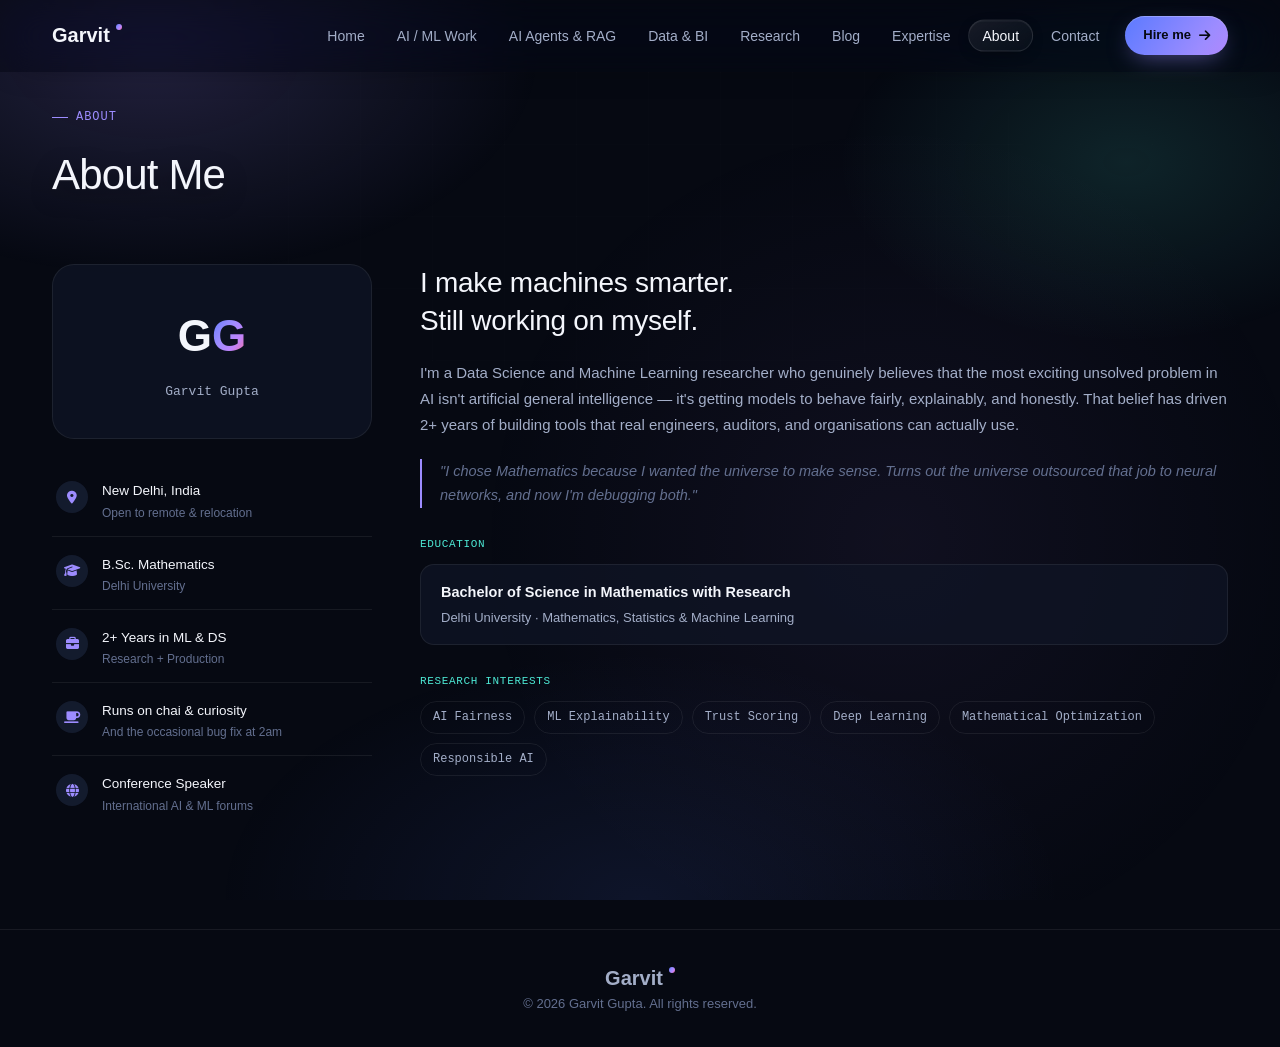
==== about.html @ 710acac7 "enhanced" ====
<!DOCTYPE html>
<html lang="en">

<head>
  <meta charset="UTF-8">
  <meta name="viewport" content="width=device-width, initial-scale=1.0, viewport-fit=cover">
  <meta name="theme-color" content="#060912">
  <title>About — Garvit Gupta</title>
  <meta name="description" content="About Garvit Gupta, a Data Science and Machine Learning researcher.">
  <meta name="author" content="Garvit Gupta">
  <meta name="robots" content="index, follow">

  <meta property="og:type" content="website">
  <meta property="og:title" content="About — Garvit Gupta">
  <meta property="og:description" content="About Garvit Gupta, a Data Science and Machine Learning researcher.">
  <meta property="og:site_name" content="Garvit Gupta">

  <meta http-equiv="Content-Security-Policy" content="default-src 'self'; script-src 'self'; style-src 'self' 'unsafe-inline' https://fonts.googleapis.com https://cdnjs.cloudflare.com; font-src https://fonts.gstatic.com https://cdnjs.cloudflare.com; img-src 'self' data:; media-src 'self'; connect-src 'self'; object-src 'none'; base-uri 'self'; form-action 'self'; upgrade-insecure-requests">
  <meta http-equiv="X-Content-Type-Options" content="nosniff">
  <meta name="referrer" content="strict-origin-when-cross-origin">

  <link rel="preconnect" href="https://fonts.googleapis.com">
  <link rel="preconnect" href="https://fonts.gstatic.com" crossorigin>
  <link
    href="https://fonts.googleapis.com/css2?family=Space+Grotesk:wght@500;600;700&family=Inter:wght@100;200;300;400;500;600;700&family=JetBrains+Mono:wght@400;500;600&display=swap"
    rel="stylesheet">

  <link rel="stylesheet" href="https://cdnjs.cloudflare.com/ajax/libs/font-awesome/6.4.0/css/all.min.css"
    integrity="sha512-iecdLmaskl7CVkqkXNQ/ZH/XLlvWZOJyj7Yy7tcenmpD1ypASozpmT/E0iPtmFIB46ZmdtAc9eNBvH0H/ZpiBw=="
    crossorigin="anonymous" referrerpolicy="no-referrer">

  <link rel="stylesheet" href="style.css?v=9">
</head>

<body>
  <div class="scroll-progress" id="scrollProgress" aria-hidden="true"></div>
  <a class="skip-link" href="#about">Skip to content</a>

  <!-- ==================== NAVIGATION ==================== -->
  <nav class="navbar" id="navbar">
    <div class="nav-container">
      <a href="index.html#home" class="logo">Garvit<span class="dot"></span></a>

      <button class="nav-hamburger" id="navHamburger" aria-label="Toggle menu" aria-expanded="false">
        <span></span><span></span><span></span>
      </button>

      <div class="nav-links-wrap">
        <span class="nav-indicator" id="navIndicator" aria-hidden="true"></span>
        <ul class="nav-links" id="navLinks">
          <li><a href="index.html#home" class="nav-link">Home</a></li>
          <li><a href="projects.html" class="nav-link">AI / ML Work</a></li>
          <li><a href="ai-agents.html" class="nav-link">AI Agents &amp; RAG</a></li>
          <li><a href="data-bi.html" class="nav-link">Data &amp; BI</a></li>
          <li><a href="research.html" class="nav-link">Research</a></li>
          <li><a href="blog.html" class="nav-link">Blog</a></li>
          <li><a href="expertise.html" class="nav-link">Expertise</a></li>
          <li><a href="about.html" class="nav-link active">About</a></li>
          <li><a href="contact.html" class="nav-link">Contact</a></li>
          <li><a href="contact.html" class="nav-cta" data-magnetic>Hire me <i class="fas fa-arrow-right"></i></a></li>
        </ul>
      </div>
    </div>
  </nav>

  <main id="about-main">

    <section id="about" class="section">
      <div class="container">
        <div class="section-header reveal">
          <div class="section-eyebrow">About</div>
          <h2 class="section-title">About Me</h2>
        </div>

        <div class="about-grid">
          <div class="about-left reveal">
            <div class="about-avatar-wrap">
              <div class="about-avatar">
                <div class="avatar-monogram"><span class="m-white">G</span><span class="m-yellow">G</span></div>
                <div class="avatar-role">Garvit Gupta</div>
              </div>
            </div>

            <div class="about-facts">
              <div class="about-fact">
                <div class="about-fact-icon"><i class="fas fa-map-marker-alt"></i></div>
                <div class="about-fact-text">New Delhi, India<span>Open to remote &amp; relocation</span></div>
              </div>
              <div class="about-fact">
                <div class="about-fact-icon"><i class="fas fa-graduation-cap"></i></div>
                <div class="about-fact-text">B.Sc. Mathematics<span>Delhi University</span></div>
              </div>
              <div class="about-fact">
                <div class="about-fact-icon"><i class="fas fa-briefcase"></i></div>
                <div class="about-fact-text">2+ Years in ML &amp; DS<span>Research + Production</span></div>
              </div>
              <div class="about-fact">
                <div class="about-fact-icon"><i class="fas fa-coffee"></i></div>
                <div class="about-fact-text">Runs on chai &amp; curiosity<span>And the occasional bug fix at 2am</span>
                </div>
              </div>
              <div class="about-fact">
                <div class="about-fact-icon"><i class="fas fa-globe"></i></div>
                <div class="about-fact-text">Conference Speaker<span>International AI &amp; ML forums</span></div>
              </div>
            </div>
          </div>

          <div class="about-content reveal">
            <h3>I make machines smarter.<br>Still working on myself.</h3>

            <p class="about-intro">I'm a Data Science and Machine Learning researcher who genuinely believes that the
              most exciting unsolved problem in AI isn't artificial general intelligence — it's getting models to behave
              fairly, explainably, and honestly. That belief has driven 2+ years of building tools that real engineers,
              auditors, and organisations can actually use.</p>

            <p class="about-quip">"I chose Mathematics because I wanted the universe to make sense. Turns out the
              universe outsourced that job to neural networks, and now I'm debugging both."</p>

            <div class="about-edu-label">Education</div>
            <div class="about-edu-card">
              <div class="about-edu-degree">Bachelor of Science in Mathematics with Research</div>
              <div class="about-edu-school">Delhi University · Mathematics, Statistics &amp; Machine Learning</div>
            </div>

            <div class="about-research-label">Research Interests</div>
            <div class="about-tags">
              <span class="about-tag">AI Fairness</span>
              <span class="about-tag">ML Explainability</span>
              <span class="about-tag">Trust Scoring</span>
              <span class="about-tag">Deep Learning</span>
              <span class="about-tag">Mathematical Optimization</span>
              <span class="about-tag">Responsible AI</span>
            </div>
          </div>
        </div>
      </div>
    </section>

  </main>

  <footer class="footer">
    <div class="container footer-inner">
      <a href="index.html#home" class="logo">Garvit<span class="dot"></span></a>
      <p>&copy; <span id="footerYear"></span> Garvit Gupta. All rights reserved.</p>
    </div>
  </footer>

  <button type="button" class="back-to-top" id="backToTop" aria-label="Back to top">
    <i class="fas fa-arrow-up"></i>
  </button>

  <a href="contact.html" class="mobile-fab-cta" id="mobileFabCta" data-magnetic>
    <span>Hire me</span> <i class="fas fa-arrow-right"></i>
  </a>

  <script src="script.js?v=8"></script>
</body>

</html>
---- style.css ----
/* ==========================================================================
   Garvit Gupta — Portfolio
   Design system: deep graphite background, violet→cyan gradient accent,
   Space Grotesk (display) / Inter (body) / JetBrains Mono (data & labels).
   ========================================================================== */

:root {
  /* ---- surfaces ---- */
  --bg: #060912;
  --bg-raised: #0c101c;
  --surface: rgba(16, 22, 38, 0.72);
  --surface-2: rgba(22, 30, 50, 0.85);
  --surface-solid: #121829;
  --glass: rgba(255, 255, 255, 0.04);
  --glass-border: rgba(255, 255, 255, 0.09);
  --border: rgba(255, 255, 255, 0.07);
  --border-strong: rgba(255, 255, 255, 0.14);

  /* ---- text ---- */
  --text: #f4f6fc;
  --text-dim: #a3aec8;
  --text-faint: #636f8f;

  /* ---- accent ---- */
  --violet: #9d8cff;
  --violet-dim: #7b6bef;
  --violet-rgb: 157, 140, 255;
  --cyan: #4de8d4;
  --cyan-rgb: 77, 232, 212;
  --cobalt: #5b7aff;
  --cobalt-rgb: 91, 122, 255;
  --coral: #ff6b82;
  --coral-rgb: 255, 107, 130;
  --amber: #f7c04a;
  --platinum: #dce2f0;
  --danger: #ff7088;

  /* one identity spanning two disciplines: cobalt (AI/ML) through violet
     (the person) to coral (Data/BI) */
  --gradient: linear-gradient(125deg, var(--cobalt) 0%, var(--violet) 42%, #c084fc 68%, var(--coral) 100%);
  --gradient-soft: linear-gradient(125deg, rgba(91, 122, 255, 0.16) 0%, rgba(157, 140, 255, 0.14) 50%, rgba(255, 107, 130, 0.12) 100%);
  --gradient-shine: linear-gradient(135deg, rgba(255, 255, 255, 0.18) 0%, rgba(255, 255, 255, 0) 42%, rgba(255, 255, 255, 0.08) 100%);

  /* ---- section-scoped accent (redefined per work branch below) ---- */
  --accent: var(--violet);
  --accent-rgb: var(--violet-rgb);

  /* ---- type ---- */
  --font-display: 'Space Grotesk', 'Inter', sans-serif;
  --font-hero: 'Inter', 'Space Grotesk', sans-serif;
  --font-body: 'Inter', sans-serif;
  --font-mono: 'JetBrains Mono', monospace;

  /* ---- layout ---- */
  --container: 1240px;
  --radius-sm: 8px;
  --radius-md: 14px;
  --radius-lg: 22px;
  --nav-h: 72px;

  --shadow-lift: 0 28px 70px -24px rgba(0, 0, 0, 0.72), 0 12px 28px -12px rgba(0, 0, 0, 0.45);
  --shadow-glow: 0 0 0 1px rgba(157, 140, 255, 0.22), 0 22px 56px -18px rgba(157, 140, 255, 0.38);
  --shadow-3d:
    0 1px 0 rgba(255, 255, 255, 0.07) inset,
    0 -1px 0 rgba(0, 0, 0, 0.35) inset,
    0 24px 60px -28px rgba(0, 0, 0, 0.75);
  --shadow-depth: 0 40px 100px -40px rgba(0, 0, 0, 0.85);
}

/* ---------------------------------------------------------------------- */
/* Branch accents — the same components pick up a different personality    */
/* depending on which body of work they sit inside.                        */
/* ---------------------------------------------------------------------- */
#projects {
  --accent: var(--cobalt);
  --accent-rgb: var(--cobalt-rgb);
}

#data-bi {
  --accent: var(--coral);
  --accent-rgb: var(--coral-rgb);
}

/* ---------------------------------------------------------------------- */
/* Reset                                                                   */
/* ---------------------------------------------------------------------- */
*,
*::before,
*::after {
  box-sizing: border-box;
  margin: 0;
  padding: 0;
}

html {
  scroll-behavior: smooth;
  scroll-padding-top: var(--nav-h);
  overflow-x: hidden;
  max-width: 100%;
}

@media (prefers-reduced-motion: reduce) {
  html {
    scroll-behavior: auto;
  }

  *,
  *::before,
  *::after {
    animation-duration: 0.01ms !important;
    animation-iteration-count: 1 !important;
    transition-duration: 0.01ms !important;
    scroll-behavior: auto !important;
  }
}

body {
  background: var(--bg);
  color: var(--text);
  font-family: var(--font-body);
  line-height: 1.6;
  -webkit-font-smoothing: antialiased;
  overflow-x: hidden;
  max-width: 100%;
  position: relative;
  -webkit-tap-highlight-color: transparent;
}

a,
button,
[data-expand],
.nav-link,
.nav-cta,
.tech-tag,
.tool-tag,
.about-tag {
  touch-action: manipulation;
}

/* subtle ambient background field */
body::before {
  content: '';
  position: fixed;
  inset: 0;
  z-index: 0;
  pointer-events: none;
  background:
    radial-gradient(ellipse 55% 45% at 12% 6%, rgba(157, 140, 255, 0.18) 0%, transparent 55%),
    radial-gradient(ellipse 45% 40% at 88% 18%, rgba(77, 232, 212, 0.12) 0%, transparent 50%),
    radial-gradient(ellipse 60% 50% at 50% 100%, rgba(91, 122, 255, 0.10) 0%, transparent 55%),
    radial-gradient(circle at 70% 60%, rgba(192, 132, 252, 0.06) 0%, transparent 40%);
}

body::after {
  content: '';
  position: fixed;
  inset: 0;
  z-index: 0;
  pointer-events: none;
  opacity: 0.45;
  background-image:
    linear-gradient(rgba(255, 255, 255, 0.025) 1px, transparent 1px),
    linear-gradient(90deg, rgba(255, 255, 255, 0.025) 1px, transparent 1px);
  background-size: 72px 72px;
  mask-image: radial-gradient(ellipse 90% 70% at 50% 20%, black 20%, transparent 75%);
}

img,
video {
  max-width: 100%;
  display: block;
}

a {
  color: inherit;
  text-decoration: none;
}

ul {
  list-style: none;
}

button {
  font: inherit;
  cursor: pointer;
}

input,
textarea {
  font: inherit;
}

a:focus-visible,
button:focus-visible,
input:focus-visible,
textarea:focus-visible {
  outline: 2px solid var(--cyan);
  outline-offset: 3px;
  border-radius: 4px;
}

::selection {
  background: var(--violet);
  color: #fff;
}

h1,
h2,
h3,
h4 {
  font-family: var(--font-hero);
  font-weight: 300;
  letter-spacing: -0.01em;
}

.container {
  max-width: var(--container);
  margin: 0 auto;
  padding: 0 32px;
  position: relative;
  z-index: 1;
}

.mono {
  font-family: var(--font-mono);
}

.gradient-text {
  background: var(--gradient);
  background-size: 220% 100%;
  -webkit-background-clip: text;
  background-clip: text;
  color: transparent;
  animation: gradientShift 8s ease-in-out infinite alternate;
  filter: drop-shadow(0 2px 12px rgba(157, 140, 255, 0.35)) drop-shadow(0 8px 28px rgba(91, 122, 255, 0.22));
}

@keyframes gradientShift {
  from {
    background-position: 0% 50%;
  }

  to {
    background-position: 100% 50%;
  }
}

.skip-link {
  position: absolute;
  left: -9999px;
  top: 0;
  background: var(--violet);
  color: #fff;
  padding: 12px 20px;
  z-index: 10000;
  border-radius: var(--radius-sm);
}

.skip-link:focus {
  left: 16px;
  top: 16px;
}

/* ---------------------------------------------------------------------- */
/* Interactive card system                                                 */
/* Every card on the page (project, stat, expertise, contact) shares one   */
/* consistent physical language: a soft 3D tilt toward the cursor and a    */
/* spotlight that follows it, tinted by the section's branch accent.       */
/* ---------------------------------------------------------------------- */
.fx-card {
  position: relative;
  isolation: isolate;
  background: linear-gradient(155deg, rgba(255, 255, 255, 0.055) 0%, rgba(255, 255, 255, 0.012) 38%, rgba(0, 0, 0, 0.08) 100%);
  backdrop-filter: blur(14px) saturate(140%);
  -webkit-backdrop-filter: blur(14px) saturate(140%);
  box-shadow:
    0 1px 0 rgba(255, 255, 255, 0.07) inset,
    0 -1px 0 rgba(0, 0, 0, 0.28) inset,
    var(--shadow-lift);
  transition: transform 0.15s ease-out, border-color 0.3s ease, box-shadow 0.35s ease, background 0.3s ease;
}

.fx-card:hover {
  box-shadow:
    0 1px 0 rgba(255, 255, 255, 0.09) inset,
    0 -1px 0 rgba(0, 0, 0, 0.28) inset,
    var(--shadow-lift),
    0 0 40px -16px rgba(var(--accent-rgb), 0.22);
}

.fx-card::before {
  content: '';
  position: absolute;
  inset: 0;
  z-index: -1;
  border-radius: inherit;
  opacity: 0;
  background: radial-gradient(11px circle at var(--mx, 20%) var(--my, 20%), rgba(var(--accent-rgb), 0.16), transparent 68%);
  transition: opacity 0.4s ease;
}

.fx-card:hover::before,
.fx-card.fx-active::before {
  opacity: 1;
}

@media (prefers-reduced-motion: reduce) {
  .fx-card {
    transform: none !important;
  }
}

/* ---------------------------------------------------------------------- */
/* Scroll progress                                                         */
/* ---------------------------------------------------------------------- */
.scroll-progress {
  position: fixed;
  top: 0;
  left: 0;
  width: 100%;
  height: 3px;
  background: var(--gradient);
  transform: scaleX(0);
  transform-origin: 0 50%;
  z-index: 1200;
  will-change: transform;
  box-shadow: 0 0 18px rgba(157, 140, 255, 0.65), 0 0 40px rgba(91, 122, 255, 0.35);
}

/* ---------------------------------------------------------------------- */
/* Back to top                                                             */
/* ---------------------------------------------------------------------- */
.back-to-top {
  position: fixed;
  right: 24px;
  bottom: 24px;
  width: 44px;
  height: 44px;
  border-radius: 50%;
  display: flex;
  align-items: center;
  justify-content: center;
  background: linear-gradient(145deg, rgba(255, 255, 255, 0.08), rgba(255, 255, 255, 0.02));
  border: 1px solid var(--glass-border);
  color: var(--text);
  font-size: 14px;
  z-index: 900;
  opacity: 0;
  transform: translateY(12px);
  pointer-events: none;
  backdrop-filter: blur(12px);
  -webkit-backdrop-filter: blur(12px);
  box-shadow: var(--shadow-lift);
  transition: opacity 0.3s ease, transform 0.3s ease, border-color 0.3s ease, background 0.3s ease, box-shadow 0.3s ease;
}

.back-to-top.show {
  opacity: 1;
  transform: translateY(0);
  pointer-events: auto;
}

.back-to-top:hover {
  border-color: rgba(157, 140, 255, 0.45);
  background: var(--gradient-soft);
  color: var(--violet);
  box-shadow: var(--shadow-glow);
}

.back-to-top:active {
  transform: scale(0.9);
}

/* ---------------------------------------------------------------------- */
/* Mobile floating CTA — an always-reachable "Hire me" action bar,         */
/* the kind of persistent bottom affordance CRED and other premium apps    */
/* use so the primary action never scrolls out of reach. Desktop already   */
/* has the same CTA in the nav, so this only shows on touch-width screens. */
/* ---------------------------------------------------------------------- */
.mobile-fab-cta {
  display: none;
  position: fixed;
  left: 16px;
  right: 16px;
  bottom: calc(16px + env(safe-area-inset-bottom, 0px));
  z-index: 950;
  align-items: center;
  justify-content: center;
  gap: 10px;
  height: 52px;
  font-family: var(--font-display);
  font-size: 15px;
  font-weight: 600;
  color: #0a0e17;
  background: var(--gradient);
  background-size: 200% 100%;
  border-radius: 999px;
  box-shadow: 0 16px 36px -12px rgba(var(--violet-rgb), 0.55);
  opacity: 0;
  transform: translateY(16px) scale(0.96);
  pointer-events: none;
  transition: opacity 0.35s ease, transform 0.35s cubic-bezier(0.34, 1.56, 0.64, 1), background-position 0.6s ease;
}

.mobile-fab-cta.show {
  opacity: 1;
  transform: translateY(0) scale(1);
  pointer-events: auto;
}

.mobile-fab-cta:active {
  transform: scale(0.95);
  background-position: 100% 50%;
}

.mobile-fab-cta i {
  font-size: 12px;
}

/* ---------------------------------------------------------------------- */
/* Navigation                                                              */
/* ---------------------------------------------------------------------- */
.navbar {
  position: fixed;
  top: 0;
  left: 0;
  right: 0;
  height: var(--nav-h);
  z-index: 1000;
  display: flex;
  align-items: center;
  background: rgba(6, 9, 18, 0.55);
  backdrop-filter: blur(20px) saturate(180%);
  -webkit-backdrop-filter: blur(20px) saturate(180%);
  border-bottom: 1px solid transparent;
  box-shadow: 0 8px 32px -20px rgba(0, 0, 0, 0.5);
  transition: border-color 0.3s ease, background 0.3s ease, box-shadow 0.3s ease;
}

.navbar.scrolled {
  border-bottom: 1px solid var(--glass-border);
  background: rgba(6, 9, 18, 0.82);
  box-shadow: 0 12px 40px -18px rgba(0, 0, 0, 0.65), 0 1px 0 rgba(255, 255, 255, 0.04) inset;
}

.nav-container {
  width: 100%;
  max-width: var(--container);
  margin: 0 auto;
  padding: 0 32px;
  display: flex;
  align-items: center;
  justify-content: space-between;
}

.logo {
  font-family: var(--font-display);
  font-size: 20px;
  font-weight: 700;
  color: var(--text);
  display: inline-flex;
  align-items: center;
  gap: 2px;
}

.logo .dot {
  width: 6px;
  height: 6px;
  border-radius: 50%;
  background: var(--gradient);
  margin-left: 4px;
  transform: translateY(-8px);
  animation: logoDotPulse 2.6s ease-in-out infinite;
}

@keyframes logoDotPulse {

  0%,
  100% {
    box-shadow: 0 0 0 0 rgba(139, 124, 246, 0.5);
  }

  50% {
    box-shadow: 0 0 0 5px rgba(139, 124, 246, 0);
  }
}

.nav-links-wrap {
  position: relative;
  display: flex;
  align-items: center;
}

.nav-indicator {
  position: absolute;
  top: 0;
  left: 0;
  border-radius: 999px;
  background: linear-gradient(145deg, rgba(255, 255, 255, 0.08), rgba(255, 255, 255, 0.02));
  border: 1px solid rgba(255, 255, 255, 0.1);
  box-shadow: 0 4px 16px -6px rgba(0, 0, 0, 0.45), 0 1px 0 rgba(255, 255, 255, 0.06) inset;
  opacity: 0;
  z-index: 0;
  pointer-events: none;
  transition: transform 0.4s cubic-bezier(0.22, 1, 0.36, 1), width 0.4s cubic-bezier(0.22, 1, 0.36, 1), height 0.4s cubic-bezier(0.22, 1, 0.36, 1), opacity 0.25s ease;
}

.nav-links {
  display: flex;
  align-items: center;
  gap: 4px;
}

.nav-link {
  position: relative;
  z-index: 1;
  font-size: 14px;
  font-weight: 500;
  color: var(--text-dim);
  padding: 8px 14px;
  border-radius: 999px;
  transition: color 0.25s ease, background 0.25s ease;
}

.nav-link:hover {
  color: var(--text);
}

.nav-link.active {
  color: var(--text);
}

.nav-cta {
  position: relative;
  z-index: 1;
  display: inline-flex;
  align-items: center;
  gap: 8px;
  font-size: 13px;
  font-weight: 600;
  padding: 9px 18px;
  border-radius: 999px;
  background: var(--gradient);
  background-size: 200% 100%;
  color: #060912;
  margin-left: 8px;
  box-shadow: 0 1px 0 rgba(255, 255, 255, 0.25) inset, 0 8px 24px -8px rgba(157, 140, 255, 0.55);
  transition: transform 0.25s ease, box-shadow 0.25s ease, background-position 0.4s ease;
}

.nav-cta:hover {
  transform: translateY(-2px);
  box-shadow: 0 1px 0 rgba(255, 255, 255, 0.3) inset, var(--shadow-glow);
  background-position: 100% 50%;
}

.nav-cta:active {
  transform: scale(0.95);
}

.nav-hamburger {
  display: none;
  flex-direction: column;
  justify-content: center;
  align-items: center;
  gap: 5px;
  width: 40px;
  height: 40px;
  background: transparent;
  border: 1px solid var(--border);
  border-radius: var(--radius-sm);
}

.nav-hamburger span {
  display: block;
  width: 16px;
  height: 1.5px;
  background: var(--text);
  transition: all 0.3s ease;
}

.nav-hamburger.open span:nth-child(1) {
  transform: translateY(6.5px) rotate(45deg);
}

.nav-hamburger.open span:nth-child(2) {
  opacity: 0;
}

.nav-hamburger.open span:nth-child(3) {
  transform: translateY(-6.5px) rotate(-45deg);
}

/* ---------------------------------------------------------------------- */
/* Hero                                                                    */
/* ---------------------------------------------------------------------- */
.hero {
  position: relative;
  min-height: 100vh;
  display: flex;
  align-items: center;
  padding: calc(var(--nav-h) + 40px) 0 80px;
  overflow: hidden;
  perspective: 1200px;
}

.hero-depth {
  position: absolute;
  inset: 0;
  z-index: 0;
  pointer-events: none;
  overflow: hidden;
}

.hero-orb {
  position: absolute;
  border-radius: 50%;
  filter: blur(60px);
  opacity: 0.55;
  animation: orbFloat 14s ease-in-out infinite alternate;
}

.hero-orb--1 {
  width: 420px;
  height: 420px;
  top: 8%;
  left: -6%;
  background: radial-gradient(circle, rgba(157, 140, 255, 0.45), transparent 68%);
  animation-delay: 0s;
}

.hero-orb--2 {
  width: 360px;
  height: 360px;
  top: 42%;
  right: -4%;
  background: radial-gradient(circle, rgba(77, 232, 212, 0.32), transparent 68%);
  animation-delay: -4s;
}

.hero-orb--3 {
  width: 280px;
  height: 280px;
  bottom: 10%;
  left: 38%;
  background: radial-gradient(circle, rgba(91, 122, 255, 0.38), transparent 68%);
  animation-delay: -7s;
}

@keyframes orbFloat {
  from {
    transform: translate3d(0, 0, 0) scale(1);
  }

  to {
    transform: translate3d(18px, -24px, 0) scale(1.08);
  }
}

.hero-curve {
  position: absolute;
  inset: 0;
  z-index: 0;
  opacity: 0.65;
  pointer-events: none;
  animation: heroCurveDrift 11s ease-in-out infinite alternate;
  filter: drop-shadow(0 0 24px rgba(77, 232, 212, 0.15));
}

@keyframes heroCurveDrift {
  from {
    transform: translateY(0) scale(1);
  }

  to {
    transform: translateY(-14px) scale(1.015);
  }
}

/* Orchestrated hero load-in: badge, title, subtitle, CTAs and divider   */
/* rise into place in sequence via a shared --rise-delay per element.    */
.hero-rise {
  opacity: 0;
  animation: heroRise 0.9s cubic-bezier(0.16, 1, 0.3, 1) both;
  animation-delay: var(--rise-delay, 0s);
}

@keyframes heroRise {
  from {
    opacity: 0;
    transform: translateY(22px);
  }

  to {
    opacity: 1;
    transform: translateY(0);
  }
}

.hero-glow {
  position: absolute;
  inset: 0;
  z-index: 0;
  pointer-events: none;
  background:
    radial-gradient(340px circle at var(--hx, 20%) var(--hy, 30%), rgba(157, 140, 255, 0.14), transparent 62%),
    radial-gradient(220px circle at calc(var(--hx, 20%) + 8%) calc(var(--hy, 30%) + 6%), rgba(77, 232, 212, 0.08), transparent 58%);
  transition: background 0.5s ease;
}

.hero-inner {
  position: relative;
  z-index: 1;
  display: grid;
  gap: 28px;
  max-width: 100%;
  transform-style: preserve-3d;
}

.hero-badge {
  display: inline-flex;
  align-items: center;
  gap: 8px;
  width: fit-content;
  font-family: var(--font-mono);
  font-size: 12px;
  letter-spacing: 0.04em;
  color: var(--cyan);
  background: linear-gradient(135deg, rgba(77, 232, 212, 0.12), rgba(77, 232, 212, 0.04));
  border: 1px solid rgba(77, 232, 212, 0.35);
  padding: 7px 14px 7px 10px;
  border-radius: 999px;
  box-shadow: 0 1px 0 rgba(255, 255, 255, 0.08) inset, 0 8px 24px -12px rgba(77, 232, 212, 0.35);
  backdrop-filter: blur(10px);
  -webkit-backdrop-filter: blur(10px);
}

.hero-badge .pulse {
  width: 7px;
  height: 7px;
  border-radius: 50%;
  background: var(--cyan);
  box-shadow: 0 0 0 0 rgba(69, 217, 199, 0.6);
  animation: pulse 2.2s infinite;
}

@keyframes pulse {
  0% {
    box-shadow: 0 0 0 0 rgba(69, 217, 199, 0.55);
  }

  70% {
    box-shadow: 0 0 0 8px rgba(69, 217, 199, 0);
  }

  100% {
    box-shadow: 0 0 0 0 rgba(69, 217, 199, 0);
  }
}

.hero-title {
  font-family: var(--font-hero);
  font-weight: 100;
  font-size: clamp(68px, 12vw, 132px);
  line-height: 1.02;
  letter-spacing: -0.025em;
  color: var(--text);
  max-width: 100%;
}

.hero-title-line {
  display: block;
}

.hero-title-line:not(.gradient-text) {
  text-shadow:
    0 1px 0 rgba(255, 255, 255, 0.14),
    0 2px 0 rgba(0, 0, 0, 0.12),
    0 6px 18px rgba(0, 0, 0, 0.42),
    0 20px 48px rgba(0, 0, 0, 0.28);
}

@media (min-width: 1200px) {
  .hero-title-line {
    white-space: nowrap;
  }
}

.hero-title em {
  font-style: normal;
}

.hero-subtitle {
  font-size: 17px;
  color: var(--text-dim);
  max-width: 560px;
  line-height: 1.7;
  text-shadow: 0 2px 16px rgba(0, 0, 0, 0.35);
}

.hero-cta {
  display: flex;
  flex-wrap: wrap;
  gap: 14px;
  margin-top: 6px;
}

.btn {
  display: inline-flex;
  align-items: center;
  gap: 10px;
  font-size: 14px;
  font-weight: 600;
  padding: 13px 24px;
  border-radius: 999px;
  transition: transform 0.25s ease, box-shadow 0.25s ease, background 0.25s ease, border-color 0.25s ease;
  white-space: nowrap;
}

.btn i {
  font-size: 12px;
  transition: transform 0.25s ease;
}

.btn-primary {
  background: var(--gradient);
  background-size: 200% 100%;
  color: #060912;
  box-shadow: 0 1px 0 rgba(255, 255, 255, 0.28) inset, 0 10px 28px -10px rgba(157, 140, 255, 0.6);
}

.btn-primary:hover {
  transform: translateY(-3px);
  box-shadow: 0 1px 0 rgba(255, 255, 255, 0.32) inset, var(--shadow-glow);
  background-position: 100% 50%;
}

.btn-primary:hover i {
  transform: translateX(3px);
}

.btn-secondary {
  background: linear-gradient(145deg, rgba(255, 255, 255, 0.06), rgba(255, 255, 255, 0.02));
  color: var(--text);
  border: 1px solid var(--glass-border);
  box-shadow: 0 1px 0 rgba(255, 255, 255, 0.06) inset, 0 8px 24px -14px rgba(0, 0, 0, 0.55);
  backdrop-filter: blur(8px);
  -webkit-backdrop-filter: blur(8px);
}

.btn-secondary:hover {
  border-color: rgba(77, 232, 212, 0.45);
  color: var(--cyan);
  box-shadow: 0 1px 0 rgba(255, 255, 255, 0.08) inset, 0 12px 32px -14px rgba(77, 232, 212, 0.25);
}

.btn:active {
  transform: scale(0.96);
}

.hero-divider {
  display: flex;
  gap: 32px;
  margin-top: 20px;
  flex-wrap: wrap;
}

.hero-divider-link {
  display: inline-flex;
  align-items: center;
  gap: 8px;
  font-family: var(--font-mono);
  font-size: 12.5px;
  color: var(--text-faint);
  transition: color 0.25s ease, gap 0.25s ease;
}

.hero-divider-link:hover {
  color: var(--violet);
  gap: 12px;
}

.hero-divider-link i {
  font-size: 10px;
}

/* ---------------------------------------------------------------------- */
/* Stats strip                                                             */
/* ---------------------------------------------------------------------- */
.stats-section {
  padding: 40px 0 80px;
}

.stats-grid {
  display: grid;
  grid-template-columns: repeat(3, 1fr);
  border: 1px solid var(--glass-border);
  border-radius: var(--radius-lg);
  background: linear-gradient(160deg, rgba(255, 255, 255, 0.05) 0%, rgba(255, 255, 255, 0.01) 100%);
  backdrop-filter: blur(16px) saturate(150%);
  -webkit-backdrop-filter: blur(16px) saturate(150%);
  overflow: hidden;
  box-shadow: var(--shadow-3d);
}

.stat-card {
  padding: 30px 28px;
  text-align: left;
  border-right: 1px solid var(--border);
  transition: background 0.3s ease, transform 0.3s ease;
}

.stat-card:hover {
  background: rgba(255, 255, 255, 0.03);
  transform: translateY(-2px);
}

.stat-card:last-child {
  border-right: none;
}

.stat-value {
  font-family: var(--font-display);
  font-size: clamp(22px, 3vw, 30px);
  font-weight: 700;
  background: var(--gradient);
  background-size: 200% 100%;
  -webkit-background-clip: text;
  background-clip: text;
  color: transparent;
  line-height: 1.2;
  filter: drop-shadow(0 2px 8px rgba(157, 140, 255, 0.25));
}

.stat-label {
  margin-top: 6px;
  font-size: 12.5px;
  color: var(--text-faint);
  font-family: var(--font-mono);
  letter-spacing: 0.02em;
}

/* ---------------------------------------------------------------------- */
/* Branch select — the "choose a path" hub between the hero and the two    */
/* bodies of work. Two panels sharing one border, each with a cursor-      */
/* tracked spotlight and its own miniature animated icon; hovering one      */
/* grows it and settles the other back, so the choice feels physical        */
/* rather than like a plain tab switch.                                     */
/* ---------------------------------------------------------------------- */
.branch-select {
  padding: 20px 0 110px;
}

.branch-select .container {
  max-width: 1440px;
}

.branch-select-intro {
  max-width: 640px;
  margin: 0 auto 48px;
  text-align: center;
}

.branch-select-eyebrow {
  justify-content: center;
  color: var(--violet);
}

.branch-select-eyebrow::before {
  background: var(--violet);
}

.branch-select-intro .section-subtitle {
  margin: 0 auto;
}

.branch-panels {
  position: relative;
  display: flex;
  align-items: stretch;
  border: 1px solid var(--glass-border);
  border-radius: var(--radius-lg);
  overflow: hidden;
  background: linear-gradient(160deg, rgba(255, 255, 255, 0.04) 0%, rgba(255, 255, 255, 0.01) 100%);
  backdrop-filter: blur(16px) saturate(150%);
  -webkit-backdrop-filter: blur(16px) saturate(150%);
  min-height: 380px;
  box-shadow: var(--shadow-3d);
}

.branch-panel {
  position: relative;
  flex: 1 1 0;
  display: flex;
  flex-direction: column;
  justify-content: space-between;
  gap: 24px;
  padding: 40px 28px 32px;
  overflow: hidden;
  color: inherit;
  text-decoration: none;
  transition: flex-grow 0.55s cubic-bezier(0.22, 0.85, 0.2, 1);
}

.branch-panel+.branch-panel,
.branch-center+.branch-panel {
  border-left: 1px solid var(--border);
}

.branch-panel--ml {
  --branch-c: var(--cobalt);
  --branch-c-rgb: var(--cobalt-rgb);
}

.branch-panel--bi {
  --branch-c: var(--coral);
  --branch-c-rgb: var(--coral-rgb);
}

.branch-panel--agents {
  --branch-c: var(--violet);
  --branch-c-rgb: var(--violet-rgb);
}

.branch-panel--research {
  --branch-c: var(--cyan);
  --branch-c-rgb: var(--cyan-rgb);
}

/* base tint so each side reads as its own territory even before hover */
.branch-panel--ml {
  background: linear-gradient(160deg, rgba(76, 111, 255, 0.05), transparent 55%);
}

.branch-panel--bi {
  background: linear-gradient(200deg, rgba(255, 93, 115, 0.05), transparent 55%);
}

.branch-panel--agents {
  background: linear-gradient(180deg, rgba(157, 140, 255, 0.05), transparent 55%);
}

.branch-panel--research {
  background: linear-gradient(180deg, rgba(77, 232, 212, 0.06), transparent 55%);
}

.branch-panels:hover .branch-panel {
  flex-grow: 0.82;
}

.branch-panels .branch-panel:hover {
  flex-grow: 1.28;
}

.branch-panel-spotlight {
  position: absolute;
  inset: 0;
  pointer-events: none;
  opacity: 0;
  transition: opacity 0.35s ease;
  background: radial-gradient(circle at var(--mx, 50%) var(--my, 50%), rgba(var(--branch-c-rgb), 0.16), transparent 55%);
}

.branch-panel:hover .branch-panel-spotlight {
  opacity: 1;
}

.branch-panel-top {
  position: relative;
  display: flex;
  align-items: flex-start;
  justify-content: space-between;
  gap: 16px;
}

.branch-panel-eyebrow {
  font-size: 11.5px;
  letter-spacing: 0.08em;
  text-transform: uppercase;
  color: var(--branch-c);
}

.branch-panel-icon {
  width: 48px;
  height: 48px;
  flex-shrink: 0;
  opacity: 0.9;
}

/* AI/ML icon: pulsing neural-net nodes */
.bp-net line {
  stroke: rgba(var(--branch-c-rgb), 0.35);
  stroke-width: 1.2;
}

.bp-node {
  fill: var(--branch-c);
  animation: bpNodePulse 2.6s ease-in-out infinite;
  animation-delay: var(--d, 0s);
}

@keyframes bpNodePulse {

  0%,
  100% {
    opacity: 0.55;
    transform: scale(1);
  }

  50% {
    opacity: 1;
    transform: scale(1.18);
  }
}

/* Data/BI icon: bars rising + a trend line sweeping in */
.bp-bar {
  fill: var(--branch-c);
  transform-origin: bottom;
  animation: bpBarRise 0.6s cubic-bezier(0.2, 0.8, 0.2, 1) both;
  animation-delay: var(--d, 0s);
  opacity: 0.85;
}

@keyframes bpBarRise {
  from {
    transform: scaleY(0);
  }

  to {
    transform: scaleY(1);
  }
}

.bp-trend {
  stroke: var(--branch-c);
  stroke-dasharray: 70;
  stroke-dashoffset: 70;
  animation: bpTrendDraw 1.1s 0.5s ease forwards;
  opacity: 0.9;
}

@keyframes bpTrendDraw {
  to {
    stroke-dashoffset: 0;
  }
}

.branch-panel-body {
  position: relative;
}

.branch-panel-title {
  font-size: clamp(20px, 2.2vw, 25px);
  color: var(--text);
  margin-bottom: 10px;
}

.branch-panel-desc {
  font-size: 13.5px;
  color: var(--text-dim);
  line-height: 1.62;
  max-width: 30ch;
}

.branch-panel-meta {
  display: flex;
  flex-wrap: wrap;
  gap: 8px;
  margin-top: 16px;
}

.branch-panel-chip {
  font-family: var(--font-mono);
  font-size: 11px;
  letter-spacing: 0.02em;
  color: var(--branch-c);
  border: 1px solid rgba(var(--branch-c-rgb), 0.3);
  background: rgba(var(--branch-c-rgb), 0.08);
  padding: 4px 10px;
  border-radius: 999px;
}

.branch-panel-cta {
  position: relative;
  display: inline-flex;
  align-items: center;
  gap: 8px;
  font-family: var(--font-mono);
  font-size: 13px;
  color: var(--branch-c);
  transition: gap 0.25s ease;
}

.branch-panel:hover .branch-panel-cta {
  gap: 13px;
}

.branch-center {
  position: relative;
  z-index: 2;
  display: flex;
  align-items: center;
  justify-content: center;
  flex: 0 0 auto;
  width: 0;
}

.branch-center-badge {
  position: absolute;
  left: 50%;
  top: 50%;
  transform: translate(-50%, -50%);
  width: 52px;
  height: 52px;
  border-radius: 50%;
  display: flex;
  align-items: center;
  justify-content: center;
  font-family: var(--font-display);
  font-size: 15px;
  font-weight: 700;
  background: linear-gradient(145deg, rgba(255, 255, 255, 0.08), rgba(255, 255, 255, 0.02));
  border: 1px solid var(--glass-border);
  box-shadow: 0 0 0 6px var(--surface-solid), var(--shadow-lift), 0 0 32px -8px rgba(157, 140, 255, 0.45);
  backdrop-filter: blur(12px);
  -webkit-backdrop-filter: blur(12px);
}

.branch-center-badge .m-white {
  color: var(--text);
}

.branch-center-badge .m-yellow {
  color: var(--violet);
}

.branch-center-badge--small {
  width: 34px;
  height: 34px;
  font-size: 12px;
  box-shadow: 0 0 0 6px var(--surface-solid), var(--shadow-lift), 0 0 24px -8px rgba(77, 232, 212, 0.4);
  color: var(--cyan);
}

@media (max-width: 860px) {
  .branch-panels {
    flex-direction: column;
    min-height: 0;
  }

  .branch-panel+.branch-panel,
  .branch-center+.branch-panel {
    border-left: none;
    border-top: 1px solid var(--border);
  }

  .branch-panels:hover .branch-panel,
  .branch-panels .branch-panel:hover {
    flex-grow: 1;
  }

  .branch-panel {
    padding: 34px 28px;
  }

  .branch-panel-desc {
    max-width: none;
  }

  .branch-center {
    display: none;
  }
}

/* ---------------------------------------------------------------------- */
/* Shared section header                                                   */
/* ---------------------------------------------------------------------- */
.section {
  padding: 100px 0;
  scroll-margin-top: var(--nav-h);
}

.section-eyebrow {
  display: inline-flex;
  align-items: center;
  gap: 8px;
  font-family: var(--font-mono);
  font-size: 12px;
  letter-spacing: 0.08em;
  text-transform: uppercase;
  color: var(--accent);
  margin-bottom: 14px;
  transition: color 0.3s ease;
}

.section-eyebrow::before {
  content: '';
  width: 16px;
  height: 1px;
  background: var(--accent);
  transition: background 0.3s ease;
}

.section-header {
  max-width: 640px;
  margin-bottom: 56px;
}

.section-title {
  font-family: var(--font-hero);
  font-weight: 200;
  font-size: clamp(30px, 4vw, 42px);
  color: var(--text);
  margin-bottom: 12px;
  text-shadow: 0 1px 0 rgba(255, 255, 255, 0.08), 0 8px 24px rgba(0, 0, 0, 0.35);
  letter-spacing: -0.02em;
}

.section-subtitle {
  font-size: 16px;
  color: var(--text-dim);
}

/* ---------------------------------------------------------------------- */
/* Project cards                                                           */
/* ---------------------------------------------------------------------- */
.projects-list {
  display: flex;
  flex-direction: column;
  gap: 24px;
}

.project-card {
  display: grid;
  grid-template-columns: 1.1fr 0.9fr;
  gap: 0;
  background: linear-gradient(155deg, rgba(255, 255, 255, 0.045) 0%, rgba(255, 255, 255, 0.008) 100%);
  border: 1px solid var(--glass-border);
  border-radius: var(--radius-lg);
  overflow: hidden;
  backdrop-filter: blur(12px) saturate(140%);
  -webkit-backdrop-filter: blur(12px) saturate(140%);
}

.project-card:hover {
  border-color: rgba(255, 255, 255, 0.16);
  box-shadow: var(--shadow-lift), 0 0 48px -20px rgba(var(--accent-rgb), 0.28);
}

.project-card.reverse {
  grid-template-columns: 0.9fr 1.1fr;
}

.project-card.reverse .project-content {
  order: 2;
}

.project-card.reverse .project-video-panel {
  order: 1;
}

.project-card.no-video {
  grid-template-columns: 1fr;
}

/* ---------------------------------------------------------------------- */
/* Cover-reveal card (MediPulse AI) — a poster image sits in place of the  */
/* usual always-visible copy; clicking it reveals the same content every   */
/* other card shows by default. Built on a grid-template-rows 0fr -> 1fr   */
/* trick rather than a JS-measured max-height, so it keeps sizing itself   */
/* correctly even while the nested .card-expand-panel grows inside it.     */
/* ---------------------------------------------------------------------- */
.project-card.has-cover {
  grid-template-columns: 1fr;
  grid-template-rows: auto auto;
}

.project-cover {
  position: relative;
  cursor: pointer;
  overflow: hidden;
  line-height: 0;
  border-bottom: 1px solid var(--border);
}

.project-cover img {
  display: block;
  width: 100%;
  height: 260px;
  object-fit: cover;
  transition: transform 0.6s ease, filter 0.6s ease;
}

.project-cover:hover img,
.project-card.has-cover:hover .project-cover img {
  transform: scale(1.045);
  filter: brightness(1.06) saturate(1.05);
}

.project-cover-overlay {
  position: absolute;
  inset: 0;
  display: flex;
  align-items: flex-end;
  justify-content: flex-end;
  padding: 16px;
  background: linear-gradient(180deg, rgba(6, 8, 16, 0) 55%, rgba(6, 8, 16, 0.55) 100%);
  pointer-events: none;
}

.project-cover-label {
  display: inline-flex;
  align-items: center;
  gap: 8px;
  font-family: var(--font-mono);
  font-size: 11.5px;
  font-weight: 600;
  letter-spacing: 0.04em;
  text-transform: uppercase;
  color: var(--text);
  background: rgba(10, 14, 23, 0.72);
  border: 1px solid var(--border);
  padding: 8px 14px;
  border-radius: 999px;
  backdrop-filter: blur(6px);
  transition: background 0.25s ease, border-color 0.25s ease, color 0.25s ease, transform 0.28s cubic-bezier(0.34, 1.56, 0.64, 1);
}

.project-cover:hover .project-cover-label {
  background: rgba(var(--accent-rgb), 0.2);
  border-color: var(--accent);
  color: var(--accent);
  transform: translateY(-2px);
}

.project-cover-label i {
  font-size: 9.5px;
  transition: transform 0.45s cubic-bezier(0.34, 1.56, 0.64, 1);
}

.project-card.has-cover.is-revealed .project-cover-label i {
  transform: rotate(180deg);
}

.cover-label-more {
  display: inline;
}

.cover-label-less {
  display: none;
}

.project-card.has-cover.is-revealed .cover-label-more {
  display: none;
}

.project-card.has-cover.is-revealed .cover-label-less {
  display: inline;
}

.project-cover-wrap {
  max-height: 0;
  overflow: hidden;
  transition: max-height 0.6s cubic-bezier(0.4, 0, 0.2, 1);
}

.project-cover-wrap>.project-content {
  gap: 18px;
  opacity: 0;
  transition: opacity 0.35s ease;
}

.project-cover-wrap>.project-content .project-card-top {
  margin-bottom: 0;
}

.project-cover-wrap>.project-content .project-title {
  margin-bottom: 0;
}

.project-card.has-cover.is-revealed .project-cover-wrap>.project-content {
  opacity: 1;
  transition: opacity 0.45s ease 0.15s;
}

.project-content {
  padding: 40px;
  display: flex;
  flex-direction: column;
}

.project-card-top {
  display: flex;
  align-items: center;
  gap: 12px;
  margin-bottom: 14px;
}

.project-num {
  font-family: var(--font-mono);
  font-size: 12px;
  color: var(--text-faint);
}

.project-category {
  font-family: var(--font-mono);
  font-size: 11.5px;
  letter-spacing: 0.04em;
  text-transform: uppercase;
  color: var(--accent);
  padding: 4px 10px;
  border: 1px solid rgba(var(--accent-rgb), 0.3);
  border-radius: 999px;
}

.flagship-badge {
  display: inline-flex;
  align-items: center;
  gap: 6px;
  font-family: var(--font-mono);
  font-size: 11px;
  letter-spacing: 0.04em;
  text-transform: uppercase;
  color: #0a0e17;
  background: var(--gradient);
  padding: 4px 10px;
  border-radius: 999px;
  margin-left: auto;
}

.flagship-badge i {
  font-size: 9px;
}

.project-title {
  font-family: var(--font-display);
  font-weight: 600;
  font-size: 21px;
  color: var(--text);
  line-height: 1.3;
  margin-bottom: 10px;
}

.project-teaser {
  font-size: 14.5px;
  color: var(--text-dim);
  line-height: 1.65;
}

.project-description {
  font-size: 14.5px;
  color: var(--text-dim);
  line-height: 1.7;
}

.project-impact {
  background: var(--surface-2);
  border: 1px solid var(--border);
  border-left: 2px solid var(--accent);
  border-radius: var(--radius-sm);
  padding: 14px 16px;
}

.project-impact-label {
  font-family: var(--font-mono);
  font-size: 11px;
  letter-spacing: 0.06em;
  text-transform: uppercase;
  color: var(--accent);
  margin-bottom: 6px;
}

.project-impact p {
  font-size: 13.5px;
  color: var(--text-dim);
  line-height: 1.65;
}

.tech-stack {
  display: flex;
  flex-wrap: wrap;
  gap: 8px;
}

/* ---------------------------------------------------------------------- */
/* Expandable cards                                                        */
/* Every project & expertise card shows a short teaser by default; the     */
/* full write-up lives in .card-expand-panel and unfolds on click, driven  */
/* by a JS-measured max-height so the reveal animates smoothly to any      */
/* content length. The interaction language borrows from premium mobile    */
/* card UI (soft spring overshoot, glow, light sweep) rather than a flat   */
/* accordion — cards should feel physical, not administrative.             */
/* ---------------------------------------------------------------------- */
.project-card[data-expand],
.expertise-card[data-expand] {
  cursor: pointer;
  transition: transform 0.22s cubic-bezier(0.34, 1.56, 0.64, 1), border-color 0.35s ease, box-shadow 0.35s ease, background 0.3s ease;
}

/* A soft press: scale down a hair on pointerdown, spring back on release.
   Runs as a CSS animation (not a transition) so it briefly outranks the
   inline transform the tilt effect writes on every pointermove. */
@keyframes cardPress {
  0% {
    transform: scale(1);
  }

  45% {
    transform: scale(0.975);
  }

  100% {
    transform: scale(1);
  }
}

.project-card.card-pulse,
.expertise-card.card-pulse {
  animation: cardPress 0.38s cubic-bezier(0.34, 1.56, 0.64, 1);
}

/* Diagonal light sweep on hover — the same trick CRED uses on its metal-      */
/* card surfaces to suggest a reflective, tactile material rather than flat UI. */
.project-card::after,
.expertise-card::after {
  content: '';
  position: absolute;
  top: 0;
  left: -75%;
  width: 45%;
  height: 100%;
  background: linear-gradient(115deg, transparent, rgba(255, 255, 255, 0.06) 45%, rgba(255, 255, 255, 0.1) 50%, rgba(255, 255, 255, 0.06) 55%, transparent);
  transform: skewX(-18deg);
  transition: left 0.85s cubic-bezier(0.22, 1, 0.36, 1);
  pointer-events: none;
  z-index: 1;
}

.project-card:hover::after,
.expertise-card:hover::after {
  left: 135%;
}

@media (pointer: coarse) {

  .project-card::after,
  .expertise-card::after {
    display: none;
  }
}

/* Expanded state gets a glowing accent border + lifted elevation, so the    */
/* open card visibly separates itself from its collapsed neighbours.        */
.project-card.is-expanded {
  border-color: rgba(var(--accent-rgb), 0.55);
  box-shadow: 0 0 0 1px rgba(var(--accent-rgb), 0.25), 0 28px 70px -24px rgba(var(--accent-rgb), 0.35), var(--shadow-lift);
}

.expertise-card.is-expanded {
  border-color: var(--violet);
  box-shadow: 0 0 0 1px rgba(var(--violet-rgb), 0.3), 0 24px 60px -22px rgba(var(--violet-rgb), 0.35);
}

.card-expand-panel {
  display: flex;
  flex-direction: column;
  gap: 18px;
  max-height: 0;
  overflow: hidden;
  opacity: 0;
  margin-top: 0;
  transform: translateY(-8px);
  transition:
    max-height 0.55s cubic-bezier(0.4, 0, 0.2, 1),
    opacity 0.4s ease,
    margin-top 0.45s ease,
    transform 0.5s cubic-bezier(0.34, 1.56, 0.64, 1);
}

.project-card.is-expanded .card-expand-panel,
.expertise-card.is-expanded .card-expand-panel {
  opacity: 1;
  margin-top: 18px;
  transform: translateY(0);
}

.card-expand-btn {
  display: inline-flex;
  align-items: center;
  gap: 8px;
  align-self: flex-start;
  margin-top: 16px;
  font-family: var(--font-mono);
  font-size: 11.5px;
  font-weight: 600;
  letter-spacing: 0.04em;
  text-transform: uppercase;
  color: var(--accent);
  background: rgba(var(--accent-rgb), 0.08);
  border: 1px solid rgba(var(--accent-rgb), 0.3);
  padding: 9px 15px;
  border-radius: 999px;
  cursor: pointer;
  transition: background 0.25s ease, border-color 0.25s ease, transform 0.28s cubic-bezier(0.34, 1.56, 0.64, 1), gap 0.25s ease, box-shadow 0.3s ease;
}

.card-expand-btn:hover {
  background: rgba(var(--accent-rgb), 0.16);
  border-color: var(--accent);
  gap: 11px;
  transform: translateY(-2px);
  box-shadow: 0 8px 20px -8px rgba(var(--accent-rgb), 0.5);
}

.card-expand-btn:active {
  transform: scale(0.92) !important;
}

.card-expand-btn:focus-visible {
  outline: 2px solid var(--accent);
  outline-offset: 2px;
}

.card-expand-btn i {
  font-size: 9.5px;
  transition: transform 0.45s cubic-bezier(0.34, 1.56, 0.64, 1);
}

.is-expanded .card-expand-btn i {
  transform: rotate(180deg);
}

.expand-label-more {
  display: inline;
}

.expand-label-less {
  display: none;
}

.is-expanded .expand-label-more {
  display: none;
}

.is-expanded .expand-label-less {
  display: inline;
}

.tech-tag {
  font-family: var(--font-mono);
  font-size: 11.5px;
  color: var(--text-dim);
  background: var(--bg-raised);
  border: 1px solid var(--border);
  padding: 5px 11px;
  border-radius: 999px;
  transition: color 0.2s ease, border-color 0.2s ease, transform 0.2s ease, background 0.2s ease;
}

.tech-tag:hover {
  color: var(--text);
  border-color: var(--accent);
  background: rgba(var(--accent-rgb), 0.1);
  transform: translateY(-2px);
}

.tech-tag:active {
  transform: scale(0.94);
}

.project-actions {
  display: flex;
  flex-wrap: wrap;
  gap: 20px;
  margin-top: auto;
  padding-top: 6px;
}

.project-link {
  display: inline-flex;
  align-items: center;
  gap: 7px;
  font-size: 13.5px;
  font-weight: 600;
  color: var(--text);
  border-bottom: 1px solid var(--border-strong);
  padding-bottom: 2px;
  transition: color 0.25s ease, border-color 0.25s ease, gap 0.25s ease;
}

.project-link:hover {
  color: var(--accent);
  border-color: var(--accent);
  gap: 10px;
}

.project-link i {
  font-size: 10px;
}

.project-link.disabled {
  opacity: 0.4;
  pointer-events: none;
}

.project-video-panel {
  position: relative;
  background: #060810;
  display: flex;
  align-items: center;
  justify-content: center;
  min-height: 260px;
  border-left: 1px solid var(--border);
}

.project-card.reverse .project-video-panel {
  border-left: none;
  border-right: 1px solid var(--border);
}

.project-video-panel video {
  width: 100%;
  height: 100%;
  object-fit: cover;
  position: absolute;
  inset: 0;
  transition: transform 0.6s ease, filter 0.6s ease;
}

.project-card:hover .project-video-panel video {
  transform: scale(1.045);
  filter: brightness(1.06) saturate(1.05);
}

.video-label {
  position: absolute;
  top: 14px;
  left: 14px;
  z-index: 2;
  font-family: var(--font-mono);
  font-size: 10.5px;
  letter-spacing: 0.05em;
  text-transform: uppercase;
  color: var(--text);
  background: rgba(10, 14, 23, 0.7);
  border: 1px solid var(--border);
  padding: 5px 10px;
  border-radius: 999px;
  backdrop-filter: blur(6px);
}

.video-placeholder {
  position: relative;
  z-index: 1;
  display: flex;
  flex-direction: column;
  align-items: center;
  gap: 8px;
  color: var(--text-faint);
  font-size: 13px;
  text-align: center;
}

.video-placeholder i {
  font-size: 30px;
  color: var(--accent);
  opacity: 0.7;
  transition: color 0.3s ease;
}

.video-fullscreen-btn {
  position: absolute;
  bottom: 14px;
  right: 14px;
  z-index: 2;
  width: 34px;
  height: 34px;
  border-radius: 50%;
  background: rgba(10, 14, 23, 0.7);
  border: 1px solid var(--border);
  color: var(--text);
  display: flex;
  align-items: center;
  justify-content: center;
  font-size: 12px;
  backdrop-filter: blur(6px);
  transition: background 0.2s ease, border-color 0.2s ease;
}

.video-fullscreen-btn:hover {
  background: var(--accent);
  border-color: var(--accent);
}

/* Locked / research card */
.research-divider {
  display: flex;
  align-items: center;
  gap: 16px;
  margin: 56px 0 28px;
}

.research-divider-line {
  flex: 1;
  height: 1px;
  background: var(--border);
}

.research-divider-label {
  display: inline-flex;
  align-items: center;
  gap: 10px;
  font-family: var(--font-mono);
  font-size: 12.5px;
  letter-spacing: 0.04em;
  text-transform: uppercase;
  color: var(--text-dim);
  white-space: nowrap;
}

.research-divider-badge {
  font-size: 10.5px;
  color: var(--amber);
  border: 1px solid rgba(245, 179, 66, 0.35);
  background: rgba(245, 179, 66, 0.08);
  padding: 3px 9px;
  border-radius: 999px;
}

.research-intro {
  font-size: 14px;
  color: var(--text-faint);
  max-width: 620px;
  margin-bottom: 28px;
}

.research-card {
  border-color: rgba(245, 179, 66, 0.25);
}

.locked-badge {
  display: inline-flex;
  align-items: center;
  gap: 8px;
  width: fit-content;
  font-family: var(--font-mono);
  font-size: 10.5px;
  font-weight: 600;
  letter-spacing: 0.05em;
  text-transform: uppercase;
  color: var(--amber);
  background: rgba(245, 179, 66, 0.08);
  border: 1px solid rgba(245, 179, 66, 0.3);
  padding: 6px 13px;
  border-radius: 999px;
  margin-bottom: 14px;
}

.stock-panel {
  flex-direction: column;
  padding: 0;
  overflow: hidden;
}

.stock-ticker-bar {
  width: 100%;
  overflow: hidden;
  border-bottom: 1px solid var(--border);
  background: var(--bg-raised);
}

.stock-ticker-inner {
  display: flex;
  gap: 22px;
  padding: 10px 16px;
  white-space: nowrap;
  animation: ticker 22s linear infinite;
  font-family: var(--font-mono);
  font-size: 11.5px;
}

@keyframes ticker {
  from {
    transform: translateX(0);
  }

  to {
    transform: translateX(-50%);
  }
}

.tick.up {
  color: var(--cyan);
}

.tick.down {
  color: var(--danger);
}

.stock-chart-wrap {
  position: relative;
  flex: 1;
  width: 100%;
  padding: 18px 16px;
  display: flex;
}

.stock-y-labels {
  display: flex;
  flex-direction: column;
  justify-content: space-between;
  font-family: var(--font-mono);
  font-size: 10px;
  color: var(--text-faint);
  padding-right: 10px;
}

.stock-chart-svg-wrap {
  flex: 1;
}

.stock-svg {
  width: 100%;
  height: 100%;
}

.chart-line {
  filter: drop-shadow(0 0 6px rgba(245, 179, 66, 0.5));
}

/* ---------------------------------------------------------------------- */
/* Branch divider — marks the handoff from AI/ML work to Data/BI work      */
/* ---------------------------------------------------------------------- */
.branch-divider {
  display: flex;
  align-items: center;
  gap: 18px;
  padding: 8px 32px 64px;
}

.branch-divider-label {
  font-family: var(--font-mono);
  font-size: 11.5px;
  font-weight: 600;
  letter-spacing: 0.08em;
  text-transform: uppercase;
  white-space: nowrap;
}

.branch-divider-label--ml {
  color: var(--cobalt);
}

.branch-divider-label--bi {
  color: var(--coral);
}

.branch-divider-track {
  position: relative;
  flex: 1;
  height: 1px;
  background: linear-gradient(90deg, var(--cobalt), var(--border) 46%, var(--border) 54%, var(--coral));
}

.branch-divider-dot {
  position: absolute;
  top: 50%;
  left: 50%;
  width: 9px;
  height: 9px;
  border-radius: 50%;
  background: var(--violet);
  transform: translate(-50%, -50%);
  box-shadow: 0 0 0 5px rgba(139, 124, 246, 0.12);
}

/* ---------------------------------------------------------------------- */
/* Expertise                                                               */
/* ---------------------------------------------------------------------- */
.expertise-grid {
  display: grid;
  grid-template-columns: repeat(3, 1fr);
  gap: 20px;
}

.expertise-card {
  background: linear-gradient(155deg, rgba(255, 255, 255, 0.045) 0%, rgba(255, 255, 255, 0.008) 100%);
  border: 1px solid var(--glass-border);
  border-radius: var(--radius-lg);
  padding: 30px 26px;
  overflow: hidden;
  backdrop-filter: blur(12px) saturate(140%);
  -webkit-backdrop-filter: blur(12px) saturate(140%);
}

.expertise-card:hover {
  border-color: rgba(157, 140, 255, 0.45);
  transform: translateY(-6px);
  box-shadow: var(--shadow-lift), 0 0 40px -18px rgba(157, 140, 255, 0.35);
}

.expertise-card:active {
  transform: scale(0.98);
}

.expertise-icon {
  width: 44px;
  height: 44px;
  display: flex;
  align-items: center;
  justify-content: center;
  border-radius: var(--radius-sm);
  background: var(--gradient-soft);
  border: 1px solid rgba(255, 255, 255, 0.08);
  color: var(--cyan);
  font-size: 17px;
  margin-bottom: 18px;
  box-shadow: 0 1px 0 rgba(255, 255, 255, 0.08) inset, 0 8px 20px -10px rgba(77, 232, 212, 0.35);
  transition: transform 0.35s cubic-bezier(0.34, 1.56, 0.64, 1);
}

.expertise-card:hover .expertise-icon {
  transform: rotate(-8deg) scale(1.08);
}

.expertise-title {
  font-size: 17px;
  color: var(--text);
  margin-bottom: 8px;
}

.expertise-description {
  font-size: 13.5px;
  color: var(--text-dim);
  line-height: 1.6;
  margin-bottom: 16px;
}

.expertise-skills {
  display: flex;
  flex-direction: column;
  gap: 8px;
}

.expertise-skills li {
  font-size: 13px;
  color: var(--text-faint);
  padding-left: 16px;
  position: relative;
}

.expertise-skills li::before {
  content: '';
  position: absolute;
  left: 0;
  top: 8px;
  width: 5px;
  height: 5px;
  border-radius: 50%;
  background: var(--violet);
}

.tools-section {
  margin-top: 60px;
}

.tools-title {
  font-size: 18px;
  color: var(--text);
  margin-bottom: 24px;
}

.tools-grid {
  display: grid;
  grid-template-columns: repeat(4, 1fr);
  gap: 20px;
}

.tool-category {
  background: var(--surface);
  border: 1px solid var(--border);
  border-radius: var(--radius-md);
  padding: 20px;
}

.tool-category h4 {
  font-size: 13px;
  font-weight: 600;
  color: var(--text-dim);
  display: flex;
  align-items: center;
  gap: 8px;
  margin-bottom: 14px;
  text-transform: uppercase;
  letter-spacing: 0.03em;
}

.tool-category h4 i {
  color: var(--cyan);
}

.tool-tags {
  display: flex;
  flex-wrap: wrap;
  gap: 8px;
}

.tool-tag {
  font-family: var(--font-mono);
  font-size: 12px;
  color: var(--text-dim);
  background: var(--bg-raised);
  border: 1px solid var(--border);
  padding: 5px 10px;
  border-radius: 999px;
  display: inline-flex;
  align-items: center;
  gap: 6px;
}

/* ---------------------------------------------------------------------- */
/* About                                                                    */
/* ---------------------------------------------------------------------- */
.about-grid {
  display: grid;
  grid-template-columns: 320px 1fr;
  gap: 48px;
}

.about-avatar-wrap {
  margin-bottom: 28px;
}

.about-avatar {
  border: 1px solid var(--border);
  border-radius: var(--radius-lg);
  background: var(--surface);
  padding: 36px 24px;
  text-align: center;
}

.avatar-monogram {
  font-family: var(--font-display);
  font-size: 44px;
  font-weight: 700;
  margin-bottom: 10px;
}

.avatar-monogram .m-white {
  color: var(--text);
}

.avatar-monogram .m-yellow {
  background: var(--gradient);
  -webkit-background-clip: text;
  background-clip: text;
  color: transparent;
}

.avatar-role {
  font-size: 13px;
  color: var(--text-dim);
  font-family: var(--font-mono);
}

.about-facts {
  display: flex;
  flex-direction: column;
  gap: 4px;
}

.about-fact {
  display: flex;
  align-items: flex-start;
  gap: 14px;
  padding: 14px 4px;
  border-bottom: 1px solid var(--border);
}

.about-fact:last-child {
  border-bottom: none;
}

.about-fact-icon {
  width: 32px;
  height: 32px;
  flex-shrink: 0;
  display: flex;
  align-items: center;
  justify-content: center;
  border-radius: 50%;
  background: var(--surface-2);
  color: var(--violet);
  font-size: 13px;
}

.about-fact-text {
  font-size: 13.5px;
  color: var(--text);
  line-height: 1.5;
}

.about-fact-text span {
  display: block;
  font-size: 12px;
  color: var(--text-faint);
  margin-top: 2px;
}

.about-content h3 {
  font-size: clamp(22px, 3vw, 28px);
  color: var(--text);
  margin-bottom: 20px;
  line-height: 1.35;
}

.about-intro {
  font-size: 15px;
  color: var(--text-dim);
  line-height: 1.75;
  margin-bottom: 20px;
}

.about-quip {
  font-size: 14.5px;
  font-style: italic;
  color: var(--text-faint);
  border-left: 2px solid var(--violet);
  padding-left: 18px;
  margin-bottom: 28px;
  line-height: 1.7;
}

.about-edu-label,
.about-research-label {
  font-family: var(--font-mono);
  font-size: 11px;
  text-transform: uppercase;
  letter-spacing: 0.06em;
  color: var(--cyan);
  margin-bottom: 10px;
}

.about-edu-card {
  background: var(--surface);
  border: 1px solid var(--border);
  border-radius: var(--radius-md);
  padding: 16px 20px;
  margin-bottom: 28px;
}

.about-edu-degree {
  font-size: 14.5px;
  color: var(--text);
  font-weight: 600;
  margin-bottom: 4px;
}

.about-edu-school {
  font-size: 13px;
  color: var(--text-dim);
}

.about-tags {
  display: flex;
  flex-wrap: wrap;
  gap: 9px;
}

.about-tag {
  font-family: var(--font-mono);
  font-size: 12px;
  color: var(--text-dim);
  border: 1px solid var(--border);
  padding: 6px 12px;
  border-radius: 999px;
}

/* ---------------------------------------------------------------------- */
/* Contact                                                                  */
/* ---------------------------------------------------------------------- */
.contact-grid {
  display: grid;
  grid-template-columns: repeat(3, 1fr);
  gap: 20px;
}

.contact-card {
  background: linear-gradient(155deg, rgba(255, 255, 255, 0.045) 0%, rgba(255, 255, 255, 0.008) 100%);
  border: 1px solid var(--glass-border);
  border-radius: var(--radius-lg);
  padding: 32px 26px;
  text-align: center;
  backdrop-filter: blur(12px) saturate(140%);
  -webkit-backdrop-filter: blur(12px) saturate(140%);
}

.contact-card:hover {
  border-color: rgba(157, 140, 255, 0.45);
  transform: translateY(-6px);
  box-shadow: var(--shadow-lift), 0 0 36px -16px rgba(157, 140, 255, 0.32);
}

.contact-card:active {
  transform: scale(0.97);
}

.contact-icon {
  width: 48px;
  height: 48px;
  margin: 0 auto 18px;
  display: flex;
  align-items: center;
  justify-content: center;
  border-radius: 50%;
  background: var(--gradient-soft);
  border: 1px solid rgba(255, 255, 255, 0.08);
  color: var(--cyan);
  font-size: 18px;
  box-shadow: 0 1px 0 rgba(255, 255, 255, 0.08) inset, 0 8px 22px -10px rgba(77, 232, 212, 0.35);
  transition: transform 0.35s cubic-bezier(0.34, 1.56, 0.64, 1);
}

.contact-card:hover .contact-icon {
  transform: scale(1.1) rotate(-6deg);
}

.contact-label {
  font-family: var(--font-mono);
  font-size: 11px;
  text-transform: uppercase;
  letter-spacing: 0.06em;
  color: var(--text-faint);
  margin-bottom: 8px;
}

.contact-value {
  font-size: 14.5px;
  font-weight: 600;
}

.contact-value a {
  transition: color 0.25s ease;
}

.contact-value a:hover {
  color: var(--violet);
}

.contact-value--email {
  display: inline-flex;
  align-items: center;
  gap: 8px;
}

.copy-btn {
  display: inline-flex;
  align-items: center;
  justify-content: center;
  width: 26px;
  height: 26px;
  border-radius: 50%;
  background: transparent;
  border: 1px solid var(--border);
  color: var(--text-faint);
  font-size: 11px;
  flex-shrink: 0;
  transition: color 0.2s ease, border-color 0.2s ease, background 0.2s ease, transform 0.2s ease;
}

.copy-btn:hover {
  color: var(--violet);
  border-color: var(--violet);
  transform: translateY(-1px);
}

.copy-btn.copied {
  color: var(--cyan);
  border-color: var(--cyan);
}

/* ---------------------------------------------------------------------- */
/* Footer                                                                   */
/* ---------------------------------------------------------------------- */
.footer {
  border-top: 1px solid var(--border);
  padding: 32px 0;
  text-align: center;
  font-size: 13px;
  color: var(--text-faint);
}

.footer a {
  color: var(--text-dim);
}

.footer a:hover {
  color: var(--cyan);
}

/* ---------------------------------------------------------------------- */
/* Scroll reveal                                                           */
/* ---------------------------------------------------------------------- */
.reveal {
  opacity: 0;
  transform: translateY(24px);
  transition: opacity 0.7s ease, transform 0.7s ease;
}

.reveal.in-view {
  opacity: 1;
  transform: translateY(0);
}

/* ---------------------------------------------------------------------- */
/* Responsive                                                              */
/* Below ~860px this becomes a native-app-like experience rather than a    */
/* squeezed desktop layout: a bottom-sheet nav, horizontally snapping      */
/* metric & tag rails, media-first project cards, and a persistent CTA —   */
/* the same tactile, high-contrast language CRED uses on its own app.      */
/* ---------------------------------------------------------------------- */
@media (max-width: 1100px) {
  .expertise-grid {
    grid-template-columns: repeat(2, 1fr);
  }

  .tools-grid {
    grid-template-columns: repeat(2, 1fr);
  }

  .about-grid {
    grid-template-columns: 1fr;
  }

  .about-avatar-wrap {
    max-width: 320px;
  }
}

@media (max-width: 860px) {
  :root {
    --nav-h: 64px;
  }

  body {
    overflow-x: hidden;
  }

  /* ---- Navbar & bottom-sheet menu ---- */
  .nav-container {
    padding: 0 18px;
  }

  .logo {
    font-size: 18px;
  }

  .nav-indicator {
    display: none;
  }

  .nav-hamburger {
    display: flex;
    width: 42px;
    height: 42px;
  }

  .nav-links-wrap {
    position: static;
  }

  .nav-links {
    position: fixed;
    top: var(--nav-h);
    left: 0;
    right: 0;
    bottom: 0;
    background: rgba(8, 11, 18, 0.92);
    backdrop-filter: blur(22px) saturate(160%);
    -webkit-backdrop-filter: blur(22px) saturate(160%);
    flex-direction: column;
    align-items: stretch;
    justify-content: center;
    gap: 6px;
    padding: 24px 24px calc(32px + env(safe-area-inset-bottom, 0px));
    overflow-x: hidden;
    opacity: 0;
    visibility: hidden;
    transform: translateY(10px);
    transition: opacity 0.4s cubic-bezier(0.22, 1, 0.36, 1), transform 0.4s cubic-bezier(0.22, 1, 0.36, 1), visibility 0s linear 0.4s;
  }

  .nav-links.open {
    opacity: 1;
    visibility: visible;
    transform: translateY(0);
    transition: opacity 0.4s cubic-bezier(0.22, 1, 0.36, 1), transform 0.4s cubic-bezier(0.22, 1, 0.36, 1), visibility 0s linear;
  }

  .nav-links li {
    opacity: 0;
    transform: translateY(14px);
    transition: opacity 0.4s ease, transform 0.4s cubic-bezier(0.22, 1, 0.36, 1);
  }

  .nav-links.open li {
    opacity: 1;
    transform: translateY(0);
  }

  .nav-links.open li:nth-child(1) {
    transition-delay: 0.06s;
  }

  .nav-links.open li:nth-child(2) {
    transition-delay: 0.10s;
  }

  .nav-links.open li:nth-child(3) {
    transition-delay: 0.14s;
  }

  .nav-links.open li:nth-child(4) {
    transition-delay: 0.18s;
  }

  .nav-links.open li:nth-child(5) {
    transition-delay: 0.22s;
  }

  .nav-links.open li:nth-child(6) {
    transition-delay: 0.26s;
  }

  .nav-links.open li:nth-child(7) {
    transition-delay: 0.30s;
  }

  .nav-link {
    display: block;
    width: 100%;
    padding: 16px 18px;
    font-size: 21px;
    font-family: var(--font-display);
    font-weight: 600;
    border-bottom: 1px solid var(--border);
    border-radius: 0;
  }

  .nav-link.active {
    color: var(--violet);
  }

  .nav-cta {
    width: 100%;
    margin: 22px 0 0;
    justify-content: center;
    padding: 16px 18px;
    font-size: 15px;
    border-radius: var(--radius-md);
  }

  /* ---- Hero ---- */
  .hero {
    padding: calc(var(--nav-h) + 28px) 0 56px;
    min-height: auto;
  }

  .hero-badge {
    font-size: 11px;
  }

  .hero-subtitle {
    font-size: 15.5px;
  }

  .hero-cta {
    gap: 12px;
  }

  .btn {
    width: 100%;
    justify-content: center;
    height: 50px;
  }

  .hero-divider {
    gap: 20px;
  }

  /* ---- Stats: horizontally snapping metric rail ---- */
  /* Deliberately NOT using a negative-margin "bleed to edge" trick here —      */
  /* that pattern is a known source of page-level horizontal overflow on       */
  /* some Android/Chrome builds when combined with scroll-snap. The rail sits  */
  /* fully inside the container's own padding instead: safer, still tactile.  */
  .stats-section {
    padding: 8px 0 48px;
  }

  .stats-grid {
    display: flex;
    grid-template-columns: none;
    overflow-x: auto;
    overscroll-behavior-x: contain;
    scroll-snap-type: x mandatory;
    -webkit-overflow-scrolling: touch;
    scrollbar-width: none;
    border: none;
    background: none;
    border-radius: 0;
    max-width: 100%;
    gap: 12px;
  }

  .stats-grid::-webkit-scrollbar {
    display: none;
  }

  .stat-card,
  .stat-card:last-child {
    flex: 0 0 calc(100% - 56px);
    max-width: 260px;
    scroll-snap-align: start;
    border: 1px solid var(--border) !important;
    border-radius: var(--radius-lg);
    background: var(--surface);
  }

  /* ---- Branch select ---- */
  .branch-select {
    padding: 8px 0 72px;
  }

  .branch-panels {
    flex-direction: column;
    min-height: 0;
    border: none;
    background: none;
    gap: 14px;
    overflow: visible;
  }

  .branch-panel {
    border: 1px solid var(--border);
    border-radius: var(--radius-lg);
    padding: 30px 26px;
    background-color: var(--surface);
  }

  .branch-panel+.branch-panel,
  .branch-center+.branch-panel {
    border-top: 1px solid var(--border);
  }

  .branch-panels:hover .branch-panel,
  .branch-panels .branch-panel:hover {
    flex-grow: 1;
  }

  .branch-panel:active {
    transform: scale(0.98);
  }

  .branch-panel-desc {
    max-width: none;
  }

  .branch-panel-icon {
    width: 48px;
    height: 48px;
  }

  .branch-center {
    display: none;
  }

  /* ---- Section rhythm ---- */
  .section {
    padding: 64px 0;
  }

  .section-header {
    margin-bottom: 36px;
  }

  /* ---- Project cards: media-first, app-card feel ---- */
  .projects-list {
    gap: 18px;
  }

  .project-card,
  .project-card.reverse {
    grid-template-columns: 1fr;
    border-radius: var(--radius-lg);
  }

  .project-card .project-video-panel,
  .project-card.reverse .project-video-panel {
    order: 1;
    border-left: none !important;
    border-right: none !important;
    border-bottom: 1px solid var(--border);
  }

  .project-card .project-content,
  .project-card.reverse .project-content {
    order: 2;
  }

  .project-video-panel {
    min-height: 200px;
  }

  .project-content {
    padding: 26px 22px;
  }

  .project-card-top {
    flex-wrap: wrap;
    row-gap: 8px;
  }

  .project-cover img {
    height: 170px;
  }

  .project-title {
    font-size: 19px;
  }

  .tech-stack {
    flex-wrap: nowrap;
    overflow-x: auto;
    overscroll-behavior-x: contain;
    -webkit-overflow-scrolling: touch;
    scrollbar-width: none;
    max-width: 100%;
    scroll-snap-type: x proximity;
  }

  .tech-stack::-webkit-scrollbar {
    display: none;
  }

  .tech-tag {
    scroll-snap-align: start;
    flex-shrink: 0;
  }

  .project-actions {
    flex-direction: column;
    gap: 10px;
  }

  .project-link {
    justify-content: center;
    width: 100%;
    padding: 13px 16px;
    border: 1px solid var(--border-strong);
    border-bottom: 1px solid var(--border-strong);
    border-radius: 999px;
    background: var(--bg-raised);
  }

  .project-link:active {
    transform: scale(0.97);
  }

  .card-expand-btn {
    width: 100%;
    justify-content: center;
    padding: 13px 16px;
    min-height: 46px;
  }

  .research-divider {
    margin: 44px 0 24px;
  }

  .research-divider-label {
    font-size: 11px;
  }

  /* ---- Expertise & tools ---- */
  .expertise-grid {
    grid-template-columns: 1fr;
    gap: 14px;
  }

  .expertise-card {
    padding: 26px 22px;
  }

  .tools-section {
    margin-top: 44px;
  }

  .tools-grid {
    grid-template-columns: 1fr;
    gap: 14px;
  }

  .tool-tags {
    flex-wrap: nowrap;
    overflow-x: auto;
    -webkit-overflow-scrolling: touch;
    scrollbar-width: none;
  }

  .tool-tags::-webkit-scrollbar {
    display: none;
  }

  .tool-tag {
    flex-shrink: 0;
  }

  /* ---- About ---- */
  .about-grid {
    gap: 32px;
  }

  .about-avatar-wrap {
    max-width: none;
  }

  .about-content h3 {
    font-size: 22px;
  }

  .about-tags {
    overflow-x: auto;
    overscroll-behavior-x: contain;
    flex-wrap: nowrap;
    -webkit-overflow-scrolling: touch;
    scrollbar-width: none;
    max-width: 100%;
  }

  .about-tags::-webkit-scrollbar {
    display: none;
  }

  .about-tag {
    flex-shrink: 0;
  }

  /* ---- Contact ---- */
  .contact-grid {
    grid-template-columns: 1fr;
    gap: 14px;
  }

  .contact-card {
    padding: 22px;
    text-align: left;
    display: flex;
    align-items: center;
    gap: 16px;
  }

  .contact-icon {
    margin: 0;
    flex-shrink: 0;
  }

  .contact-body {
    min-width: 0;
  }

  .contact-value {
    word-break: break-word;
  }

  /* ---- Chrome ---- */
  .back-to-top {
    right: 16px;
    bottom: calc(80px + env(safe-area-inset-bottom, 0px));
    width: 42px;
    height: 42px;
  }

  .footer {
    padding: 28px 0 calc(28px + env(safe-area-inset-bottom, 0px));
  }

  .mobile-fab-cta {
    display: flex;
  }
}

@media (max-width: 560px) {
  .container {
    padding: 0 20px;
  }

  .nav-container {
    padding: 0 20px;
  }

  .hero-title {
    font-size: clamp(52px, 14vw, 84px);
  }

  .stat-card {
    flex-basis: calc(100% - 90px);
    padding: 26px 24px;
  }

  .project-content {
    padding: 24px 20px;
  }

  .hero-cta {
    flex-direction: column;
    align-items: stretch;
  }

  .btn {
    justify-content: center;
  }

  .mobile-fab-cta {
    left: 12px;
    right: 12px;
    height: 50px;
    font-size: 14px;
  }
}

@media (max-width: 400px) {
  .hero-badge {
    padding: 6px 12px 6px 9px;
  }

  .branch-panel {
    padding: 26px 20px;
  }

  .branch-panel-title {
    font-size: 19px;
  }

  .project-content {
    padding: 22px 16px;
  }

  .expertise-card {
    padding: 22px 18px;
  }

  .contact-card {
    padding: 22px 18px;
  }
}
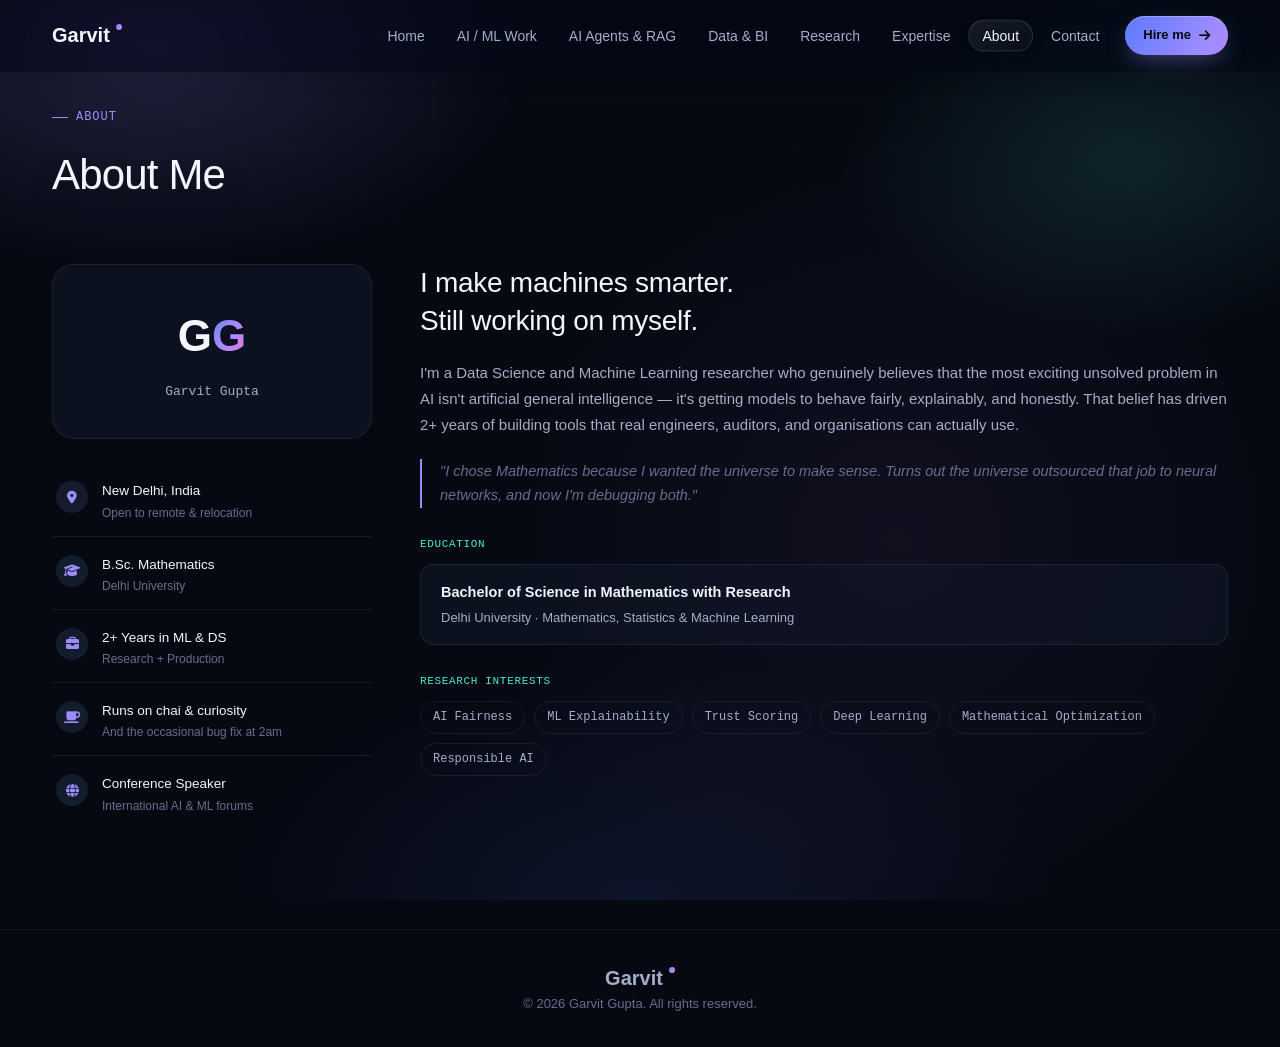
==== commit 73fe3027: "mobile compatibility" ====
--- a/about.html
+++ b/about.html
@@ -29,7 +29,7 @@
     integrity="sha512-iecdLmaskl7CVkqkXNQ/ZH/XLlvWZOJyj7Yy7tcenmpD1ypASozpmT/E0iPtmFIB46ZmdtAc9eNBvH0H/ZpiBw=="
     crossorigin="anonymous" referrerpolicy="no-referrer">
 
-  <link rel="stylesheet" href="style.css?v=9">
+  <link rel="stylesheet" href="style.css?v=10">
 </head>
 
 <body>
@@ -53,7 +53,6 @@
           <li><a href="ai-agents.html" class="nav-link">AI Agents &amp; RAG</a></li>
           <li><a href="data-bi.html" class="nav-link">Data &amp; BI</a></li>
           <li><a href="research.html" class="nav-link">Research</a></li>
-          <li><a href="blog.html" class="nav-link">Blog</a></li>
           <li><a href="expertise.html" class="nav-link">Expertise</a></li>
           <li><a href="about.html" class="nav-link active">About</a></li>
           <li><a href="contact.html" class="nav-link">Contact</a></li>
@@ -154,7 +153,7 @@
     <span>Hire me</span> <i class="fas fa-arrow-right"></i>
   </a>
 
-  <script src="script.js?v=8"></script>
+  <script src="script.js?v=9"></script>
 </body>
 
 </html>
--- a/style.css
+++ b/style.css
@@ -823,16 +823,35 @@
 }
 
 .btn-primary {
+  position: relative;
+  overflow: hidden;
   background: var(--gradient);
   background-size: 200% 100%;
   color: #060912;
   box-shadow: 0 1px 0 rgba(255, 255, 255, 0.28) inset, 0 10px 28px -10px rgba(157, 140, 255, 0.6);
 }
 
+.btn-primary::after {
+  content: '';
+  position: absolute;
+  top: 0;
+  left: -60%;
+  width: 40%;
+  height: 100%;
+  background: linear-gradient(120deg, transparent, rgba(255, 255, 255, 0.55), transparent);
+  transform: skewX(-18deg);
+  transition: left 0.65s cubic-bezier(0.22, 1, 0.36, 1);
+  pointer-events: none;
+}
+
 .btn-primary:hover {
   transform: translateY(-3px);
   box-shadow: 0 1px 0 rgba(255, 255, 255, 0.32) inset, var(--shadow-glow);
   background-position: 100% 50%;
+}
+
+.btn-primary:hover::after {
+  left: 130%;
 }
 
 .btn-primary:hover i {
@@ -1262,6 +1281,8 @@
 
   .branch-panel {
     padding: 34px 28px;
+    flex: none;
+    overflow: visible;
   }
 
   .branch-panel-desc {
@@ -1299,7 +1320,13 @@
   width: 16px;
   height: 1px;
   background: var(--accent);
-  transition: background 0.3s ease;
+  transition: background 0.3s ease, transform 0.6s cubic-bezier(0.22, 1, 0.36, 1) 0.15s;
+  transform: scaleX(0);
+  transform-origin: left;
+}
+
+.reveal.in-view .section-eyebrow::before {
+  transform: scaleX(1);
 }
 
 .section-header {
@@ -2511,6 +2538,62 @@
 .reveal.in-view {
   opacity: 1;
   transform: translateY(0);
+}
+
+/* Cascading reveal: cards in a grid/list settle in one after another
+   instead of popping in together — pure CSS, no markup changes needed. */
+.projects-list > .reveal:nth-child(1),
+.expertise-grid > .reveal:nth-child(1) { transition-delay: 0.03s; }
+.projects-list > .reveal:nth-child(2),
+.expertise-grid > .reveal:nth-child(2) { transition-delay: 0.09s; }
+.projects-list > .reveal:nth-child(3),
+.expertise-grid > .reveal:nth-child(3) { transition-delay: 0.15s; }
+.projects-list > .reveal:nth-child(4),
+.expertise-grid > .reveal:nth-child(4) { transition-delay: 0.21s; }
+.projects-list > .reveal:nth-child(5),
+.expertise-grid > .reveal:nth-child(5) { transition-delay: 0.27s; }
+.projects-list > .reveal:nth-child(n+6),
+.expertise-grid > .reveal:nth-child(n+6) { transition-delay: 0.33s; }
+
+/* About page: fact rows slide in from the left in sequence once the
+   parent column has entered view. */
+.about-facts .about-fact {
+  opacity: 0;
+  transform: translateX(-14px);
+  transition: opacity 0.5s ease, transform 0.5s cubic-bezier(0.22, 1, 0.36, 1);
+}
+.about-left.in-view .about-facts .about-fact { opacity: 1; transform: translateX(0); }
+.about-facts .about-fact:nth-child(1) { transition-delay: 0.06s; }
+.about-facts .about-fact:nth-child(2) { transition-delay: 0.13s; }
+.about-facts .about-fact:nth-child(3) { transition-delay: 0.2s; }
+.about-facts .about-fact:nth-child(4) { transition-delay: 0.27s; }
+.about-facts .about-fact:nth-child(5) { transition-delay: 0.34s; }
+
+/* ---------------------------------------------------------------------- */
+/* Cursor aura — a small trailing glow that spring-eases toward the       */
+/* pointer, matching the accent tone of whichever branch page it's on.    */
+/* Desktop, fine-pointer only; created and driven entirely from JS.       */
+/* ---------------------------------------------------------------------- */
+.cursor-aura {
+  position: fixed;
+  top: 0;
+  left: 0;
+  width: 20px;
+  height: 20px;
+  border-radius: 50%;
+  background: radial-gradient(circle, rgba(var(--accent-rgb), 0.55), transparent 70%);
+  box-shadow: 0 0 12px rgba(var(--accent-rgb), 0.5);
+  opacity: 0;
+  pointer-events: none;
+  z-index: 9999;
+  mix-blend-mode: normal;
+  transition: opacity 0.3s ease, width 0.2s ease, height 0.2s ease;
+  will-change: transform;
+}
+
+.cursor-aura.is-hover {
+  width: 28px;
+  height: 28px;
 }
 
 /* ---------------------------------------------------------------------- */
@@ -2746,6 +2829,8 @@
     border-radius: var(--radius-lg);
     padding: 30px 26px;
     background-color: var(--surface);
+    flex: none;
+    overflow: visible;
   }
 
   .branch-panel+.branch-panel,
@@ -3053,4 +3138,278 @@
   .contact-card {
     padding: 22px 18px;
   }
-}+}
+
+/* ---------------------------------------------------------------------- */
+/* Resume gate modal                                                       */
+/* ---------------------------------------------------------------------- */
+.resume-gate {
+  position: fixed;
+  inset: 0;
+  z-index: 1400;
+  display: none;
+  align-items: center;
+  justify-content: center;
+  padding: 20px;
+}
+
+.resume-gate.is-open {
+  display: flex;
+}
+
+.resume-gate-backdrop {
+  position: absolute;
+  inset: 0;
+  background: rgba(4, 6, 14, 0.72);
+  backdrop-filter: blur(6px);
+  -webkit-backdrop-filter: blur(6px);
+}
+
+.resume-gate-panel {
+  position: relative;
+  width: 100%;
+  max-width: 400px;
+  background: var(--surface-2);
+  border: 1px solid var(--glass-border);
+  border-radius: var(--radius-lg);
+  padding: 32px 28px;
+  box-shadow: var(--shadow-lift);
+}
+
+.resume-gate-panel h3 {
+  font-family: var(--font-hero, var(--font-display));
+  font-weight: 300;
+  font-size: 24px;
+  margin-bottom: 6px;
+  color: var(--text);
+}
+
+.resume-gate-panel p {
+  color: var(--text-dim);
+  font-size: 14px;
+  margin-bottom: 20px;
+}
+
+.resume-gate-close {
+  position: absolute;
+  top: 14px;
+  right: 14px;
+  background: none;
+  border: none;
+  color: var(--text-dim);
+  font-size: 22px;
+  line-height: 1;
+  cursor: pointer;
+}
+
+.resume-gate-close:hover {
+  color: var(--text);
+}
+
+#resumeGateForm {
+  display: grid;
+  gap: 12px;
+}
+
+#resumeGateForm input {
+  width: 100%;
+  padding: 12px 14px;
+  border-radius: 12px;
+  border: 1px solid var(--border);
+  background: var(--glass);
+  color: var(--text);
+  font-family: var(--font-body);
+  font-size: 14px;
+}
+
+#resumeGateForm input:focus {
+  outline: none;
+  border-color: var(--violet);
+}
+
+#resumeGateForm .btn {
+  justify-content: center;
+  width: 100%;
+}
+
+.resume-gate-status {
+  font-size: 13px;
+  min-height: 16px;
+  margin: 0;
+}
+
+.resume-gate-status.is-error {
+  color: var(--danger);
+}
+
+.resume-gate-status.is-success {
+  color: var(--cyan, #45d9c7);
+}
+
+/* ---------------------------------------------------------------------- */
+/* Mobile navigation fix                                                   */
+/* Root cause: backdrop-filter on .navbar makes it the containing block    */
+/* for its position:fixed child (.nav-links), collapsing the full-screen   */
+/* menu to ~0px. The blur now lives on a ::before layer instead.           */
+/* ---------------------------------------------------------------------- */
+@media (max-width: 860px) {
+  .navbar,
+  .navbar.scrolled {
+    background: transparent;
+    backdrop-filter: none;
+    -webkit-backdrop-filter: none;
+  }
+
+  .navbar::before {
+    content: "";
+    position: absolute;
+    inset: 0;
+    z-index: -1;
+    background: rgba(6, 9, 18, 0.6);
+    backdrop-filter: blur(20px) saturate(180%);
+    -webkit-backdrop-filter: blur(20px) saturate(180%);
+    transition: background 0.3s ease;
+  }
+
+  .navbar.scrolled::before,
+  .navbar.menu-open::before {
+    background: rgba(6, 9, 18, 0.94);
+  }
+
+  .nav-container {
+    padding-left: max(20px, env(safe-area-inset-left, 0px));
+    padding-right: max(20px, env(safe-area-inset-right, 0px));
+  }
+
+  /* Wrapper no longer takes a flex slot (it pushed the button to the centre). */
+  .nav-links-wrap {
+    display: contents;
+  }
+
+  .nav-hamburger {
+    margin-left: auto;
+    width: 44px;
+    height: 44px;
+    gap: 5px;
+    background: var(--glass);
+    border: 1px solid var(--glass-border);
+    border-radius: 12px;
+    cursor: pointer;
+    -webkit-tap-highlight-color: transparent;
+    touch-action: manipulation;
+    transition: background 0.25s ease, border-color 0.25s ease, transform 0.15s ease;
+  }
+
+  .nav-hamburger:active {
+    transform: scale(0.92);
+  }
+
+  .nav-hamburger:focus-visible {
+    outline: 2px solid var(--violet);
+    outline-offset: 2px;
+  }
+
+  .nav-hamburger.open {
+    background: rgba(157, 140, 255, 0.14);
+    border-color: rgba(157, 140, 255, 0.45);
+  }
+
+  .nav-hamburger span {
+    width: 18px;
+    height: 2px;
+    border-radius: 2px;
+    transition: transform 0.3s cubic-bezier(0.22, 1, 0.36, 1), opacity 0.2s ease;
+  }
+
+  .nav-hamburger.open span:nth-child(1) {
+    transform: translateY(7px) rotate(45deg);
+  }
+
+  .nav-hamburger.open span:nth-child(3) {
+    transform: translateY(-7px) rotate(-45deg);
+  }
+
+  .nav-links {
+    justify-content: flex-start;
+    gap: 0;
+    padding: 8px 20px calc(28px + env(safe-area-inset-bottom, 0px));
+    background: rgba(6, 9, 18, 0.97);
+    overflow-y: auto;
+    overscroll-behavior: contain;
+    -webkit-overflow-scrolling: touch;
+  }
+
+  .nav-links li:nth-child(8) { transition-delay: 0.34s; }
+  .nav-links li:nth-child(9) { transition-delay: 0.38s; }
+
+  .nav-link {
+    padding: 15px 4px;
+    font-size: 19px;
+    -webkit-tap-highlight-color: transparent;
+  }
+
+  .nav-link:active {
+    background: rgba(255, 255, 255, 0.04);
+  }
+
+  .nav-cta {
+    margin: 22px 0 0;
+    min-height: 52px;
+  }
+
+  body.menu-open .back-to-top,
+  body.menu-open .mobile-fab-cta {
+    opacity: 0;
+    pointer-events: none;
+  }
+}
+
+/* ---------------------------------------------------------------------- */
+/* About: mobile fixes. "1fr" = minmax(auto,1fr), so the nowrap tag row    */
+/* widened the column past the viewport; tags were clipped off-screen.     */
+/* ---------------------------------------------------------------------- */
+.about-left,
+.about-content {
+  min-width: 0;
+}
+
+@media (max-width: 1100px) {
+  .about-grid {
+    grid-template-columns: minmax(0, 1fr);
+  }
+}
+
+@media (max-width: 860px) {
+  .about-grid {
+    gap: 28px;
+  }
+
+  /* wrap instead of a hidden sideways scroll, so every tag is visible */
+  .about-tags {
+    flex-wrap: wrap;
+    overflow: visible;
+    gap: 8px;
+  }
+
+  .about-tag {
+    flex-shrink: 1;
+    font-size: 11.5px;
+    padding: 6px 11px;
+  }
+
+  .about-avatar {
+    padding: 24px 20px;
+  }
+
+  .about-content h3 {
+    font-size: 22px;
+  }
+
+  .about-quip {
+    padding-left: 14px;
+  }
+
+  .about-edu-card {
+    padding: 14px 16px;
+  }
+}
